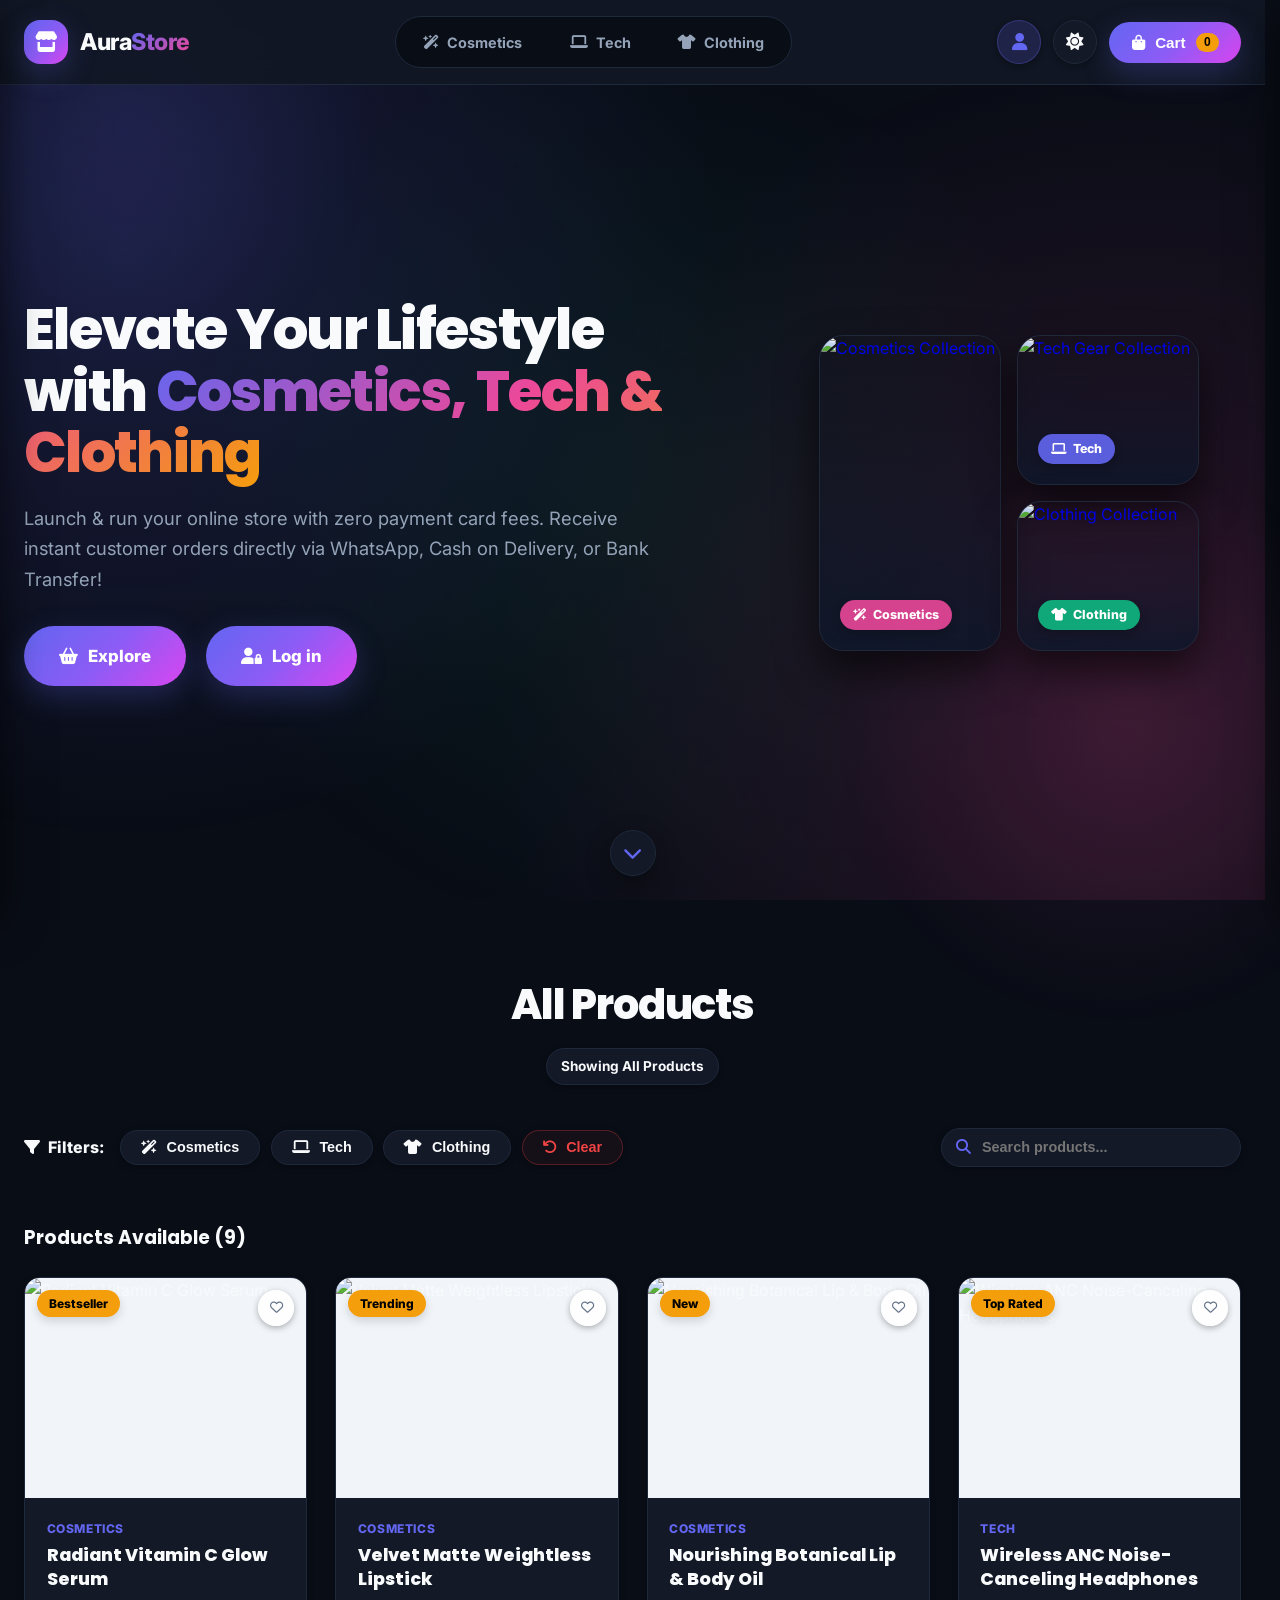
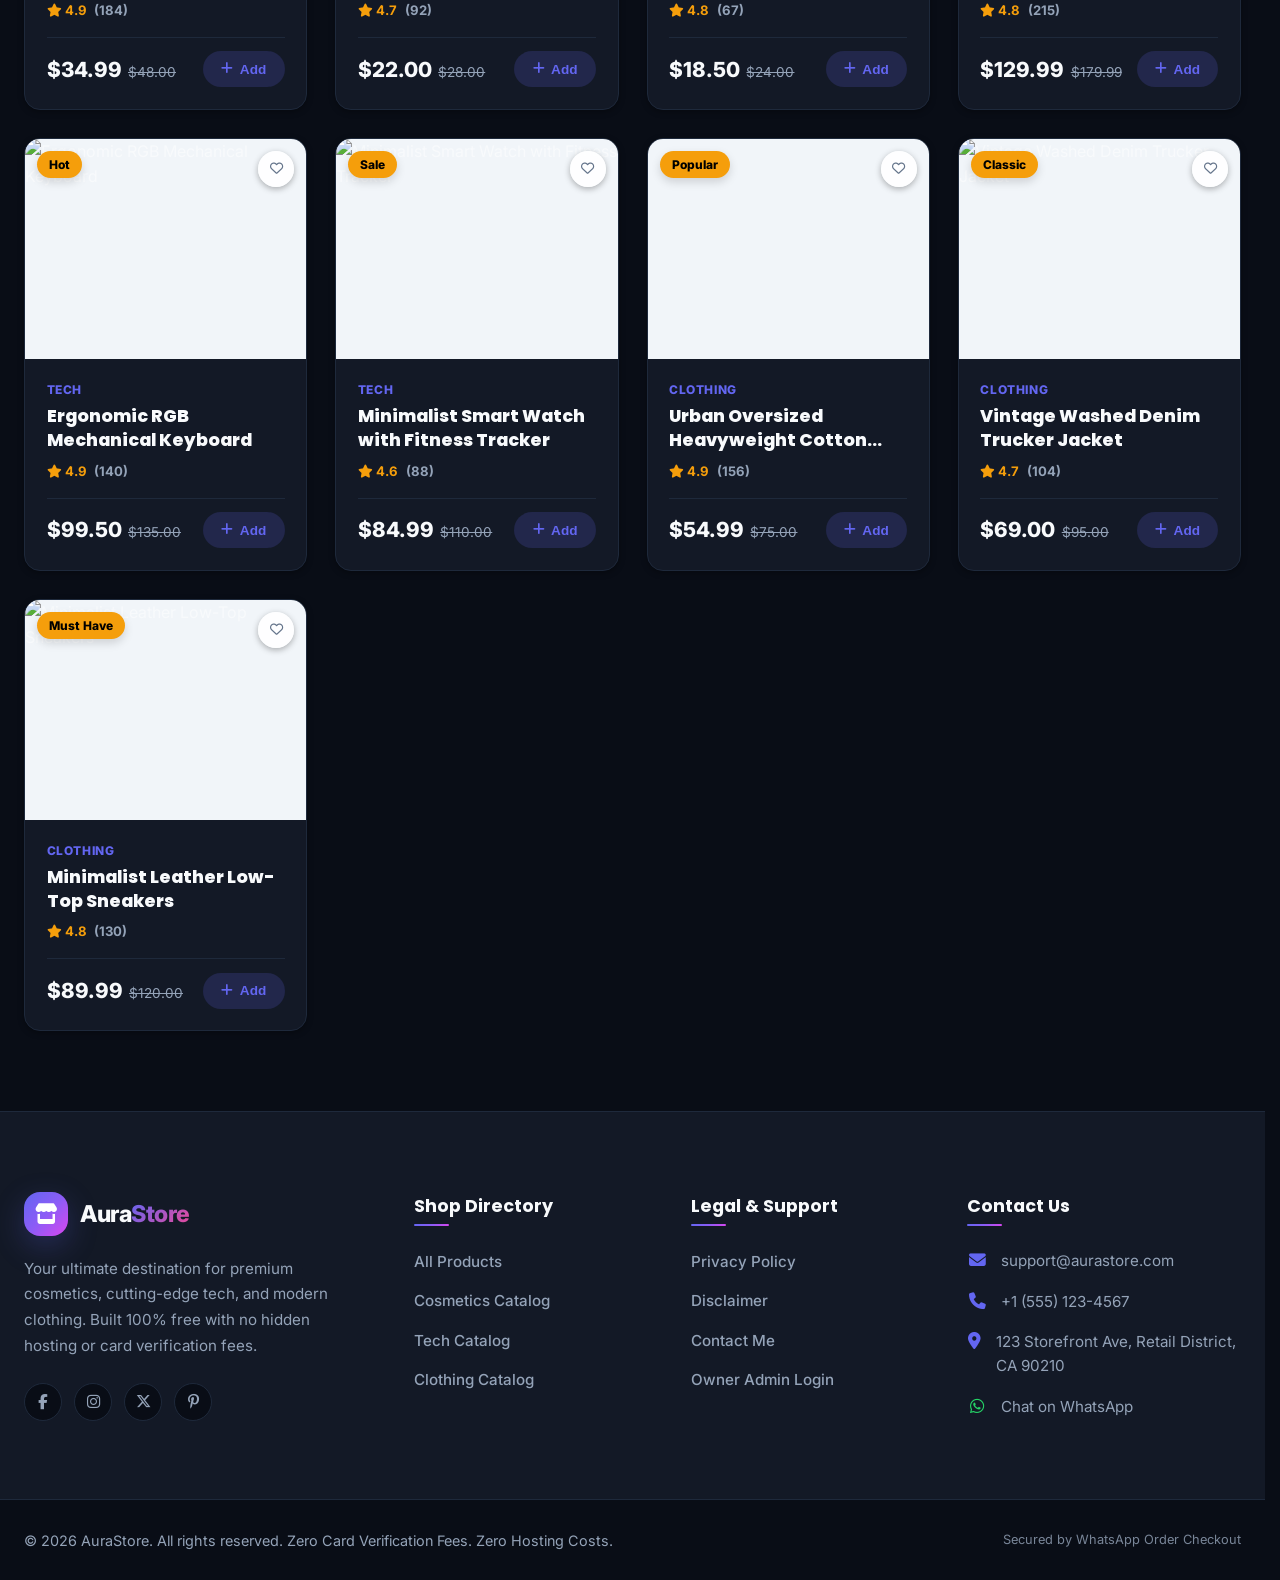
==== admin.html @ 47e019f2 "fixed ui" ====
<!DOCTYPE html>
<html lang="en">
<head>
  <script>document.documentElement.setAttribute('data-theme', localStorage.getItem('aura_theme') || 'dark');</script>
  <meta charset="UTF-8">
  <meta name="viewport" content="width=device-width, initial-scale=1.0">
  <title>Store Admin Dashboard - AuraStore</title>
  <meta name="description" content="Dedicated Store Owner Admin Dashboard to add products, edit catalog, and manage WhatsApp order settings.">
  
  <!-- Google Fonts & Font Awesome Icons -->
  <link rel="preconnect" href="https://fonts.googleapis.com">
  <link rel="preconnect" href="https://fonts.gstatic.com" crossorigin>
  <link href="https://fonts.googleapis.com/css2?family=Inter:wght@300;400;500;600;700;800&family=Poppins:wght@400;500;600;700;800;900&display=swap" rel="stylesheet">
  <link rel="stylesheet" href="https://cdnjs.cloudflare.com/ajax/libs/font-awesome/6.4.0/css/all.min.css">
  
  <!-- Custom Styles -->
  <link rel="stylesheet" href="styles.css">
  <style>
    /* Dedicated Admin Specific Layout Styles */
    .admin-page-body {
      background-color: var(--bg-main);
      min-height: 100vh;
      display: flex;
      flex-direction: column;
    }

    .admin-navbar {
      background: var(--bg-card);
      border-bottom: 1px solid var(--border-color);
      padding: 1rem 0;
      position: sticky;
      top: 0;
      z-index: 100;
    }

    .admin-nav-container {
      display: flex;
      align-items: center;
      justify-content: space-between;
    }

    .admin-badge {
      background: var(--primary-light);
      color: var(--primary);
      font-weight: 800;
      font-size: 0.8rem;
      padding: 0.25rem 0.75rem;
      border-radius: var(--radius-full);
      text-transform: uppercase;
      letter-spacing: 0.05em;
    }

    .admin-main-container {
      width: 100%;
      padding-top: 2.5rem;
      padding-bottom: 5rem;
      flex: 1;
    }

    .hidden { display: none !important; }

    /* Upload Zone */
    .upload-zone {
      border: 2px dashed var(--primary);
      border-radius: 16px;
      padding: 2rem 1.5rem;
      text-align: center;
      cursor: pointer;
      transition: all 0.2s;
      background: var(--primary-light);
    }
    .upload-zone:hover {
      background: rgba(99,102,241,0.12);
      border-color: var(--primary-hover);
      transform: translateY(-1px);
    }
    .upload-zone-icon {
      font-size: 2.2rem;
      color: var(--primary);
      margin-bottom: 0.5rem;
      display: block;
    }
    .upload-zone-title {
      font-weight: 700;
      font-size: 1rem;
      color: var(--text-main);
      margin: 0 0 0.25rem;
    }
    .upload-zone-sub {
      font-size: 0.8rem;
      color: var(--text-muted);
      margin: 0;
    }
    .preview-thumb {
      width: 80px;
      height: 80px;
      object-fit: cover;
      border-radius: 10px;
      border: 2px solid var(--primary);
      box-shadow: 0 2px 8px rgba(99,102,241,0.15);
    }

    .admin-panel {
      width: 100%;
    }

    .form-grid {
      display: grid;
      grid-template-columns: 1fr 1fr;
      gap: 1.25rem;
    }
    .form-grid .full-width {
      grid-column: 1 / -1;
    }

    /* Single Unified Dashboard Outer Grid Container */
    .dashboard-wrapper-card {
      background: var(--bg-card);
      border: 1px solid var(--border-color);
      border-radius: var(--radius-lg);
      box-shadow: var(--shadow-lg);
      display: grid;
      grid-template-columns: 260px minmax(0, 1fr);
      width: 100%;
      min-height: 650px;
      overflow: hidden;
    }

    .dashboard-sidebar {
      background: var(--bg-main);
      border-right: 1px solid var(--border-color);
      padding: 1.75rem 1rem;
      display: flex;
      flex-direction: column;
      gap: 0.5rem;
    }

    .form-group {
      margin-bottom: 1.25rem;
      display: flex;
      flex-direction: column;
      gap: 0.4rem;
    }

    .form-group label {
      font-weight: 700;
      font-size: 0.9rem;
      color: var(--text-main);
    }

    .form-group input, 
    .form-group select, 
    .form-group textarea {
      width: 100%;
      max-width: 520px;
      padding: 0.75rem 1rem;
      border-radius: var(--radius-md);
      border: 1px solid var(--border-color);
      background-color: var(--bg-main);
      color: var(--text-main);
      font-size: 0.95rem;
      outline: none;
      transition: var(--transition);
    }

    .form-group input:focus,
    .form-group select:focus,
    .form-group textarea:focus {
      border-color: var(--primary);
      box-shadow: 0 0 0 3px var(--primary-light);
    }

    .admin-menu-item {
      display: flex;
      align-items: center;
      gap: 0.75rem;
      width: 100%;
      padding: 0.85rem 1rem;
      border-radius: var(--radius-md);
      border: none;
      background: none;
      color: var(--text-muted);
      font-weight: 700;
      font-size: 0.95rem;
      cursor: pointer;
      text-align: left;
      transition: var(--transition);
    }

    .admin-menu-item:hover {
      background: var(--primary-light);
      color: var(--primary);
    }

    .admin-menu-item.active {
      background: var(--primary-gradient);
      color: white;
      box-shadow: var(--shadow-glow);
    }

    .dashboard-main-content {
      padding: 2.2rem;
      background: var(--bg-card);
    }

    .admin-card-header {
      margin-bottom: 1.8rem;
      padding-bottom: 1rem;
      border-bottom: 1px solid var(--border-color);
      display: flex;
      justify-content: space-between;
      align-items: center;
    }

    .admin-card-header h2 {
      font-size: 1.4rem;
      font-weight: 800;
      display: flex;
      align-items: center;
      gap: 0.6rem;
    }

    .stats-row {
      display: grid;
      grid-template-columns: repeat(3, 1fr);
      gap: 1.25rem;
      margin-bottom: 2rem;
    }

    .stat-card {
      background: var(--bg-main);
      border: 1px solid var(--border-color);
      border-radius: var(--radius-md);
      padding: 1.25rem;
      display: flex;
      align-items: center;
      gap: 1rem;
    }

    .stat-card-icon {
      width: 48px;
      height: 48px;
      border-radius: var(--radius-md);
      background: var(--primary-light);
      color: var(--primary);
      display: flex;
      align-items: center;
      justify-content: center;
      font-size: 1.3rem;
    }

    .stat-card-val {
      font-size: 1.4rem;
      font-weight: 800;
    }

    .stat-card-label {
      font-size: 0.8rem;
      color: var(--text-muted);
    }

    /* Product Management Table */
    .admin-table {
      width: 100%;
      border-collapse: collapse;
      margin-top: 1rem;
    }

    .admin-table th, .admin-table td {
      padding: 1rem;
      text-align: left;
      border-bottom: 1px solid var(--border-color);
    }

    .admin-table th {
      background: var(--bg-main);
      font-weight: 800;
      font-size: 0.85rem;
      color: var(--text-muted);
      text-transform: uppercase;
    }

    .admin-table-img {
      width: 48px;
      height: 48px;
      border-radius: var(--radius-sm);
      object-fit: cover;
    }

    .tag-category {
      background: var(--primary-light);
      color: var(--primary);
      font-weight: 700;
      font-size: 0.75rem;
      padding: 0.2rem 0.6rem;
      border-radius: var(--radius-full);
      text-transform: capitalize;
    }

    @media (max-width: 900px) {
      .dashboard-wrapper-card {
        grid-template-columns: 1fr;
        min-height: auto;
      }
      .dashboard-sidebar {
        border-right: none;
        border-bottom: 1px solid var(--border-color);
        flex-direction: row;
        flex-wrap: wrap;
        padding: 1rem;
        gap: 0.5rem;
      }
      .admin-menu-item {
        flex: 1 1 auto;
        justify-content: center;
      }
      .stats-row {
        grid-template-columns: 1fr;
      }
    }

    @media (max-width: 768px) {
      .admin-nav-container {
        flex-direction: column;
        gap: 0.85rem;
        align-items: center;
      }
      .admin-navbar .brand-logo {
        display: none !important;
      }
      .admin-main-container {
        padding-top: 1.5rem;
      }
      .admin-table {
        min-width: 680px;
      }
      .dashboard-main-content {
        padding: 1.25rem;
      }
      .form-grid {
        grid-template-columns: 1fr;
      }
    }
  </style>
</head>
<body class="admin-page-body">

  <!-- Admin Navbar -->
  <header class="admin-navbar">
    <div class="container admin-nav-container">
      <div style="display:flex; align-items:center; gap:1rem;">
        <a href="index.html" class="brand-logo">
          <div class="logo-icon"><i class="fa-solid fa-store"></i></div>
          <span class="logo-text" id="admin-store-name">Aura<span>Store</span></span>
        </a>
        <span class="admin-badge"><i class="fa-solid fa-shield-halved"></i> Owner Dashboard</span>
      </div>

      <div style="display:flex; align-items:center; gap:1rem;">
        <button id="admin-theme-toggle" class="icon-btn" title="Toggle Dark/Light Mode">
          <i class="fa-solid fa-moon"></i>
        </button>
        <a href="index.html" class="btn btn-secondary"><i class="fa-solid fa-arrow-left"></i> Back to Storefront</a>
        <button id="admin-logout-btn" class="btn btn-primary" style="background:#ef4444; border:none;"><i class="fa-solid fa-right-from-bracket"></i> Logout</button>
      </div>
    </div>
  </header>

  <!-- Admin Main Dashboard Content -->
  <main class="container admin-main-container">
    
    <!-- Single Unified Dashboard Outer Card Container -->
    <div class="dashboard-wrapper-card">
      
      <!-- Sidebar Navigation (Left Pane) -->
      <aside class="dashboard-sidebar">
        <button class="admin-menu-item active" data-target="panel-overview">
          <i class="fa-solid fa-chart-pie"></i> Overview
        </button>
        <button class="admin-menu-item" data-target="panel-add-product">
          <i class="fa-solid fa-square-plus"></i> Add New Product
        </button>
        <button class="admin-menu-item" data-target="panel-manage-products">
          <i class="fa-solid fa-boxes-stacked"></i> Manage Products
        </button>
        <button class="admin-menu-item" data-target="panel-settings">
          <i class="fa-solid fa-sliders"></i> Store Settings
        </button>
        <button class="admin-menu-item" data-target="panel-footer-settings">
          <i class="fa-solid fa-window-maximize"></i> Footer Settings
        </button>
      </aside>

      <!-- Main Content Area (Right Pane) -->
      <section class="dashboard-main-content">
      
      <!-- TAB 1: OVERVIEW -->
      <div class="admin-panel active" id="panel-overview">
        <div class="admin-card-header">
          <h2><i class="fa-solid fa-chart-pie"></i> Store Dashboard Overview</h2>
          <button class="btn btn-primary" onclick="switchTab('panel-add-product')">
            <i class="fa-solid fa-plus"></i> Add New Product
          </button>
        </div>

        <div class="stats-row">
          <div class="stat-card">
            <div class="stat-card-icon"><i class="fa-solid fa-boxes-stacked"></i></div>
            <div>
              <div class="stat-card-val" id="stat-total-products">0</div>
              <div class="stat-card-label">Total Active Products</div>
            </div>
          </div>

          <div class="stat-card">
            <div class="stat-card-icon" style="background:rgba(37,211,102,0.15); color:var(--whatsapp);"><i class="fa-brands fa-whatsapp"></i></div>
            <div>
              <div class="stat-card-val" id="stat-whatsapp-num">Not Set</div>
              <div class="stat-card-label">WhatsApp Order Phone</div>
            </div>
          </div>

          <div class="stat-card">
            <div class="stat-card-icon" style="background:rgba(245,158,11,0.15); color:var(--accent);"><i class="fa-solid fa-tags"></i></div>
            <div>
              <div class="stat-card-val">3</div>
              <div class="stat-card-label">Cosmetics, Tech, Clothing</div>
            </div>
          </div>
        </div>

        <h3>Recent Products</h3>
        <div class="table-responsive" style="overflow-x:auto;">
          <table class="admin-table">
            <thead>
              <tr>
                <th>Image</th>
                <th>Title</th>
                <th>Category</th>
                <th>Price</th>
                <th>Action</th>
              </tr>
            </thead>
            <tbody id="overview-recent-products">
              <!-- Injected via JS -->
            </tbody>
          </table>
        </div>
      </div>

      <!-- TAB 2: ADD PRODUCT -->
      <div class="admin-panel hidden" id="panel-add-product">
        <div class="admin-card-header">
          <h2><i class="fa-solid fa-square-plus" id="add-panel-icon"></i> <span id="add-panel-title">Add New Product to Store</span></h2>
        </div>

        <form id="admin-add-product-form">
          <div class="form-grid">
            <div class="form-group">
              <label for="prod-title">Product Title *</label>
              <input type="text" id="prod-title" required placeholder="e.g. Glowing Vitamin C Face Serum">
            </div>

            <div class="form-group">
              <label for="prod-category">Category *</label>
              <select id="prod-category" required class="form-select">
                <option value="cosmetics">💄 Cosmetics</option>
                <option value="tech">💻 Tech</option>
                <option value="clothing">👕 Clothing</option>
              </select>
            </div>

            <div class="form-group">
              <label for="prod-price">Sale Price ($) *</label>
              <input type="number" id="prod-price" min="0.01" step="0.01" required placeholder="39.99">
            </div>

            <div class="form-group">
              <label for="prod-old-price">Original Price ($) (Optional for Discount)</label>
              <input type="number" id="prod-old-price" min="0.01" step="0.01" placeholder="59.99">
            </div>

            <div class="form-group full-width">
              <label>Product Images</label>
              <div class="upload-zone" id="upload-zone" onclick="document.getElementById('prod-images').click()">
                <div class="upload-zone-inner">
                  <i class="fa-solid fa-cloud-arrow-up upload-zone-icon"></i>
                  <p class="upload-zone-title">Click to upload images</p>
                  <p class="upload-zone-sub">PNG, JPG, WEBP — up to 5MB each · Multiple allowed</p>
                </div>
                <input type="file" id="prod-images" accept="image/*" multiple style="display:none;">
              </div>
              <div id="prod-images-preview" style="display:flex;gap:0.6rem;flex-wrap:wrap;margin-top:0.75rem;"></div>
            </div>

            <div class="form-group full-width">
              <label for="prod-desc">Product Description *</label>
              <textarea id="prod-desc" rows="4" required placeholder="Detail the key benefits, features, materials, or ingredients..."></textarea>
            </div>
          </div>

          <div style="display:flex; gap:0.5rem; align-items:center;">
            <button type="submit" class="btn btn-primary" id="btn-publish-product" style="margin-top:1rem;">
              <i class="fa-solid fa-floppy-disk" id="publish-icon"></i> <span id="publish-text">Publish Product to Store</span>
            </button>
            <button type="button" class="btn btn-secondary hidden" id="btn-cancel-edit" onclick="cancelEditProduct()" style="margin-top:1rem; background:rgba(239,68,68,0.1); color:#ef4444; border:none;">
              Cancel Edit
            </button>
          </div>
        </form>
      </div>

      <!-- TAB 3: MANAGE PRODUCTS -->
      <div class="admin-panel hidden" id="panel-manage-products">
        <div class="admin-card-header">
          <h2><i class="fa-solid fa-boxes-stacked"></i> Manage Inventory (<span id="manage-count">0</span>)</h2>
        </div>

        <div class="table-responsive" style="overflow-x:auto;">
          <table class="admin-table">
            <thead>
              <tr>
                <th>Image</th>
                <th>Title</th>
                <th>Category</th>
                <th>Price</th>
                <th>Rating</th>
                <th>Actions</th>
              </tr>
            </thead>
            <tbody id="admin-manage-tbody">
              <!-- Injected via JS -->
            </tbody>
          </table>
        </div>
      </div>

      <!-- TAB 4: STORE SETTINGS -->
      <div class="admin-panel hidden" id="panel-settings">
        <div class="admin-card-header">
          <h2><i class="fa-solid fa-sliders"></i> Store Configuration</h2>
        </div>

        <form id="admin-settings-form">
          <div class="form-group">
            <label for="setting-whatsapp">WhatsApp Phone Number (with Country Code) *</label>
            <input type="text" id="setting-whatsapp" required placeholder="e.g. 15551234567">
            <small style="color:var(--text-muted);">Customer orders will be automatically sent to this WhatsApp number without any platform fee.</small>
          </div>

          <div class="form-group">
            <label for="setting-store-name">Store Name</label>
            <input type="text" id="setting-store-name" required value="AuraStore">
          </div>

          <div class="form-group">
            <label for="setting-currency">Currency Symbol</label>
            <input type="text" id="setting-currency" required value="$">
          </div>
          <div class="form-group">
            <label for="setting-google-sheet-url">Google Sheet API URL (Web App URL) *</label>
            <input type="url" id="setting-google-sheet-url" required placeholder="https://script.google.com/.../exec">
          </div>
          <div class="form-group">
            <label for="setting-admin-email">Admin Notification Email *</label>
            <input type="email" id="setting-admin-email" required placeholder="admin@example.com">
          </div>


          <div class="form-group">
            <label for="setting-admin-pin">Admin Security PIN *</label>
            <input type="text" id="setting-admin-pin" required placeholder="Default: 1234">
            <small style="color:var(--text-muted);">Set a private PIN to protect your Store Dashboard from public access.</small>
          </div>

          <button type="submit" class="btn btn-primary" style="margin-top:1rem;">
            <i class="fa-solid fa-save"></i> Save Settings
          </button>
        </form>
      </div>

      <!-- TAB 5: FOOTER SETTINGS -->
      <div class="admin-panel hidden" id="panel-footer-settings">
        <div class="admin-card-header">
          <h2><i class="fa-solid fa-window-maximize"></i> Footer Configuration</h2>
        </div>

        <form id="admin-footer-settings-form">
          <div class="form-group">
            <label for="setting-footer-desc">Footer Description</label>
            <textarea id="setting-footer-desc" rows="3" required placeholder="Short bio of your store..."></textarea>
          </div>

          <div class="form-group">
            <label for="setting-footer-email">Support Email Address</label>
            <input type="email" id="setting-footer-email" required placeholder="support@yourstore.com">
          </div>

          <div class="form-group">
            <label for="setting-footer-phone">Support Phone Number</label>
            <input type="text" id="setting-footer-phone" required placeholder="+1 (555) 123-4567">
          </div>

          <div class="form-group">
            <label for="setting-footer-address">Physical Address</label>
            <input type="text" id="setting-footer-address" required placeholder="123 Storefront Ave, CA 90210">
          </div>

          <div class="form-group">
            <label for="setting-footer-fb">Facebook URL</label>
            <input type="text" id="setting-footer-fb" placeholder="https://facebook.com/yourpage">
          </div>

          <div class="form-group">
            <label for="setting-footer-ig">Instagram URL</label>
            <input type="text" id="setting-footer-ig" placeholder="https://instagram.com/yourpage">
          </div>

          <div class="form-group">
            <label for="setting-footer-tw">Twitter/X URL</label>
            <input type="text" id="setting-footer-tw" placeholder="https://twitter.com/yourpage">
          </div>

          <div class="form-group">
            <label for="setting-footer-pin">Pinterest URL</label>
            <input type="text" id="setting-footer-pin" placeholder="https://pinterest.com/yourpage">
          </div>

          <div class="form-group">
            <label for="setting-footer-copy">Footer Copyright Text</label>
            <input type="text" id="setting-footer-copy" required placeholder="&copy; 2026 AuraStore. All rights reserved.">
          </div>

          <button type="submit" class="btn btn-primary" style="margin-top:1rem;">
            <i class="fa-solid fa-save"></i> Save Footer Settings
          </button>
        </form>
      </div>

    </section>
    </div> <!-- End .dashboard-wrapper-card -->

  </main>

  <!-- Toast Container -->
  <div class="toast-container" id="toast-container"></div>

  <script src="admin.js"></script>
</body>
</html>
---- styles.css ----
/* Ultra-Premium E-Commerce Design System */
/* Utility */
.hidden { display: none !important; }
:root {
  --primary: #6366f1;
  --primary-gradient: linear-gradient(135deg, #6366f1 0%, #8b5cf6 50%, #d946ef 100%);
  --primary-hover: #4f46e5;
  --primary-light: rgba(99, 102, 241, 0.1);
  --primary-glow: rgba(99, 102, 241, 0.25);
  
  --secondary: #10b981;
  --secondary-gradient: linear-gradient(135deg, #10b981 0%, #059669 100%);
  
  --accent: #f59e0b;
  --accent-pink: #ec4899;
  --whatsapp: #25d366;
  --whatsapp-hover: #1da851;
  
  --bg-main: #f8fafc;
  --bg-card: #ffffff;
  --bg-nav: rgba(255, 255, 255, 0.82);
  --text-main: #0f172a;
  --text-muted: #64748b;
  --text-inverse: #ffffff;
  
  --border-color: #e2e8f0;
  --border-focus: #818cf8;
  --shadow-sm: 0 2px 6px rgba(0,0,0,0.04);
  --shadow-md: 0 6px 20px rgba(0,0,0,0.06);
  --shadow-lg: 0 16px 36px -6px rgba(0,0,0,0.12);
  --shadow-glow: 0 10px 30px rgba(99, 102, 241, 0.25);
  
  --radius-sm: 10px;
  --radius-md: 16px;
  --radius-lg: 24px;
  --radius-full: 9999px;

  --transition: all 0.3s cubic-bezier(0.16, 1, 0.3, 1);
}

[data-theme="dark"] {
  --bg-main: #090d16;
  --bg-card: #131926;
  --bg-nav: rgba(19, 25, 38, 0.82);
  --text-main: #f8fafc;
  --text-muted: #94a3b8;
  --border-color: #1e293b;
  --primary-light: rgba(99, 102, 241, 0.18);
  --shadow-sm: 0 2px 6px rgba(0,0,0,0.3);
  --shadow-md: 0 8px 24px rgba(0,0,0,0.4);
  --shadow-lg: 0 20px 40px rgba(0,0,0,0.6);
}

/* Reset & Global Typography */
*, *::before, *::after {
  box-sizing: border-box;
  margin: 0;
  padding: 0;
}

html {
  scroll-behavior: smooth;
  font-family: 'Inter', -apple-system, BlinkMacSystemFont, sans-serif;
  scrollbar-gutter: stable;
}

body {
  background-color: var(--bg-main);
  color: var(--text-main);
  line-height: 1.6;
  font-family: 'Inter', -apple-system, BlinkMacSystemFont, sans-serif;
  transition: background-color 0.3s ease, color 0.3s ease;
  overflow-x: hidden;
}

h1, h2, h3, h4, h5, h6 {
  font-family: 'Poppins', sans-serif;
}

.container {
  width: 100%;
  max-width: 1280px;
  margin: 0 auto;
  padding: 0 1.5rem;
}

/* Ambient Glow Background Orbs */
body::before {
  content: '';
  position: fixed;
  top: -10vw;
  left: -10vw;
  width: 40vw;
  height: 40vw;
  background: radial-gradient(circle, rgba(99, 102, 241, 0.12) 0%, transparent 70%);
  border-radius: 50%;
  pointer-events: none;
  z-index: 0;
}

body::after {
  content: '';
  position: fixed;
  bottom: -10vw;
  right: -10vw;
  width: 45vw;
  height: 45vw;
  background: radial-gradient(circle, rgba(236, 72, 153, 0.1) 0%, transparent 70%);
  border-radius: 50%;
  pointer-events: none;
  z-index: 0;
}

/* Announcement Bar */
.announcement-bar {
  background: var(--primary-gradient);
  color: #ffffff;
  font-size: 0.85rem;
  font-weight: 700;
  padding: 0.6rem 0;
  box-shadow: 0 4px 12px rgba(99, 102, 241, 0.2);
  position: relative;
  z-index: 101;
}

.announcement-content {
  display: flex;
  justify-content: space-between;
  align-items: center;
}

.badge-link {
  background: rgba(255, 255, 255, 0.22);
  color: #fff;
  border: 1px solid rgba(255, 255, 255, 0.3);
  padding: 0.25rem 0.85rem;
  border-radius: var(--radius-full);
  font-size: 0.8rem;
  font-weight: 700;
  text-decoration: none;
  display: inline-flex;
  align-items: center;
  gap: 0.4rem;
  transition: var(--transition);
}

.badge-link:hover {
  background: rgba(255, 255, 255, 0.4);
  transform: translateY(-1px);
}

/* Navbar */
.navbar {
  position: sticky;
  top: 0;
  z-index: 100;
  background: var(--bg-nav);
  backdrop-filter: blur(16px);
  -webkit-backdrop-filter: blur(16px);
  border-bottom: 1px solid var(--border-color);
  padding: 1rem 0;
  transition: var(--transition);
}

.nav-container {
  display: flex;
  align-items: center;
  justify-content: space-between;
  gap: 1.5rem;
}

.mobile-menu-btn {
  display: none;
  background: none;
  border: none;
  font-size: 1.4rem;
  color: var(--text-main);
  cursor: pointer;
}

.brand-logo {
  display: flex;
  align-items: center;
  gap: 0.75rem;
  text-decoration: none;
  color: var(--text-main);
  font-weight: 800;
  font-size: 1.45rem;
  letter-spacing: -0.02em;
}

.logo-icon {
  width: 44px;
  height: 44px;
  background: var(--primary-gradient);
  color: white;
  border-radius: var(--radius-md);
  display: flex;
  align-items: center;
  justify-content: center;
  font-size: 1.25rem;
  box-shadow: var(--shadow-glow);
}

.logo-text span {
  background: linear-gradient(135deg, var(--primary), var(--accent-pink));
  -webkit-background-clip: text;
  -webkit-text-fill-color: transparent;
}

/* Navbar Category Links ONLY */
.nav-categories {
  display: flex;
  align-items: center;
  gap: 0.75rem;
  background: var(--bg-main);
  padding: 0.35rem 0.6rem;
  border-radius: var(--radius-full);
  border: 1px solid var(--border-color);
}

.nav-cat-link {
  text-decoration: none;
  color: var(--text-muted);
  font-weight: 700;
  font-size: 0.9rem;
  padding: 0.5rem 1.1rem;
  border-radius: var(--radius-full);
  transition: var(--transition);
  display: flex;
  align-items: center;
  gap: 0.5rem;
}

.nav-cat-link:hover, .nav-cat-link.active {
  color: #ffffff;
  background: var(--primary-gradient);
  box-shadow: var(--shadow-glow);
}

/* Nav Actions */
.nav-actions {
  display: flex;
  align-items: center;
  gap: 0.75rem;
}

.icon-btn {
  width: 44px;
  height: 44px;
  border-radius: var(--radius-full);
  border: 1px solid var(--border-color);
  background-color: var(--bg-card);
  color: var(--text-main);
  display: flex;
  align-items: center;
  justify-content: center;
  cursor: pointer;
  position: relative;
  transition: var(--transition);
  font-size: 1.1rem;
  text-decoration: none;
  box-shadow: var(--shadow-sm);
}

.icon-btn:hover {
  border-color: var(--primary);
  color: var(--primary);
  transform: translateY(-2px);
  box-shadow: var(--shadow-md);
}

.account-btn {
  background: var(--primary-light);
  color: var(--primary);
  border-color: rgba(99, 102, 241, 0.3);
}

.cart-trigger-btn {
  display: flex;
  align-items: center;
  gap: 0.65rem;
  background: var(--primary-gradient);
  color: white;
  border: none;
  padding: 0.7rem 1.4rem;
  border-radius: var(--radius-full);
  font-weight: 700;
  font-size: 0.95rem;
  cursor: pointer;
  box-shadow: var(--shadow-glow);
  transition: var(--transition);
}

.cart-trigger-btn:hover {
  transform: translateY(-3px);
  box-shadow: 0 12px 28px rgba(99, 102, 241, 0.4);
}

.cart-badge, .cart-count {
  background-color: var(--accent);
  color: #000;
  font-size: 0.75rem;
  font-weight: 800;
  padding: 0.15rem 0.5rem;
  border-radius: var(--radius-full);
}

/* Mobile Drawer */
.mobile-drawer-overlay {
  position: fixed;
  inset: 0;
  background: rgba(0, 0, 0, 0.6);
  backdrop-filter: blur(6px);
  z-index: 250;
}

.mobile-drawer {
  position: fixed;
  top: 0;
  left: 0;
  width: 290px;
  height: 100vh;
  background: var(--bg-card);
  z-index: 251;
  padding: 1.75rem;
  display: flex;
  flex-direction: column;
  box-shadow: var(--shadow-lg);
  transition: transform 0.3s cubic-bezier(0.16, 1, 0.3, 1);
}

.mobile-drawer.hidden {
  transform: translateX(-100%);
  display: flex !important;
}

.mobile-drawer-header {
  display: flex;
  justify-content: space-between;
  align-items: center;
  margin-bottom: 2rem;
}

.mobile-cat-list {
  display: flex;
  flex-direction: column;
  gap: 0.6rem;
}

.mobile-cat-btn {
  padding: 0.85rem 1.1rem;
  border-radius: var(--radius-md);
  border: 1px solid var(--border-color);
  background: var(--bg-main);
  color: var(--text-main);
  font-weight: 700;
  font-size: 0.95rem;
  display: flex;
  align-items: center;
  gap: 0.8rem;
  cursor: pointer;
  text-align: left;
  transition: var(--transition);
}

.mobile-cat-btn.active {
  background: var(--primary-gradient);
  color: white;
  border-color: transparent;
  box-shadow: var(--shadow-glow);
}

/* Full Screen 100vh Hero Section */
.hero-section {
  min-height: calc(100vh - 85px);
  display: flex;
  align-items: center;
  position: relative;
  padding: 3.5rem 0;
  background: 
    radial-gradient(circle at 10% 20%, rgba(99, 102, 241, 0.18) 0%, transparent 45%),
    radial-gradient(circle at 90% 75%, rgba(236, 72, 153, 0.15) 0%, transparent 50%),
    radial-gradient(circle at 50% 50%, rgba(16, 185, 129, 0.08) 0%, transparent 60%);
  overflow: hidden;
}

.hero-container {
  display: grid;
  grid-template-columns: 1.2fr 0.8fr;
  gap: 3.5rem;
  align-items: center;
  width: 100%;
  z-index: 2;
}

.hero-tag-wrapper {
  display: flex;
  align-items: center;
  gap: 0.75rem;
  flex-wrap: wrap;
  margin-bottom: 1.2rem;
}

.hero-tag {
  display: inline-flex;
  align-items: center;
  gap: 0.4rem;
  background: linear-gradient(135deg, rgba(99, 102, 241, 0.15), rgba(139, 92, 246, 0.15));
  color: var(--primary);
  border: 1px solid rgba(99, 102, 241, 0.3);
  font-weight: 800;
  font-size: 0.85rem;
  padding: 0.4rem 1rem;
  border-radius: var(--radius-full);
}

.hero-subtag {
  display: inline-flex;
  align-items: center;
  gap: 0.4rem;
  background: rgba(16, 185, 129, 0.12);
  color: var(--secondary);
  border: 1px solid rgba(16, 185, 129, 0.3);
  font-weight: 800;
  font-size: 0.85rem;
  padding: 0.4rem 1rem;
  border-radius: var(--radius-full);
}

.hero-text h1 {
  font-size: 3.5rem;
  line-height: 1.1;
  font-weight:800;
  margin-bottom: 1.2rem;
  letter-spacing: -0.03em;
}

.hero-text h1 span {
  background: linear-gradient(135deg, #6366f1 0%, #ec4899 50%, #f59e0b 100%);
  -webkit-background-clip: text;
  -webkit-text-fill-color: transparent;
}

.hero-text p {
  font-size: 1.15rem;
  color: var(--text-muted);
  margin-bottom: 2rem;
  max-width: 92%;
  line-height: 1.65;
}

.hero-buttons {
  display: flex;
  align-items: center;
  gap: 1.25rem;
  flex-wrap: wrap;
}

/* Hero Category Pills */
.hero-category-pills {
  display: flex;
  gap: 0.85rem;
  margin-bottom: 2.2rem;
  flex-wrap: wrap;
}

.cat-pill {
  display: inline-flex;
  align-items: center;
  gap: 0.6rem;
  padding: 0.65rem 1.3rem;
  border-radius: var(--radius-full);
  font-weight: 700;
  font-size: 0.92rem;
  text-decoration: none;
  transition: var(--transition);
  border: 1px solid var(--border-color);
  background: var(--bg-card);
  color: var(--text-main);
  box-shadow: var(--shadow-sm);
}

.cosmetics-pill:hover {
  background: #ec4899;
  color: white;
  border-color: #ec4899;
  box-shadow: 0 10px 25px rgba(236, 72, 153, 0.35);
  transform: translateY(-2px);
}

.tech-pill:hover {
  background: #6366f1;
  color: white;
  border-color: #6366f1;
  box-shadow: 0 10px 25px rgba(99, 102, 241, 0.35);
  transform: translateY(-2px);
}

.clothing-pill:hover {
  background: #10b981;
  color: white;
  border-color: #10b981;
  box-shadow: 0 10px 25px rgba(16, 185, 129, 0.35);
  transform: translateY(-2px);
}

.btn {
  display: inline-flex;
  align-items: center;
  gap: 0.6rem;
  padding: 0.85rem 1.75rem;
  border-radius: var(--radius-full);
  font-weight: 800;
  font-size: 0.95rem;
  cursor: pointer;
  transition: var(--transition);
  text-decoration: none;
  border: none;
}

.btn-primary {
  background: var(--primary-gradient);
  color: white;
  box-shadow: var(--shadow-glow);
}

.btn-primary:hover {
  transform: translateY(-3px);
  box-shadow: 0 14px 32px rgba(99, 102, 241, 0.4);
}

.btn-secondary {
  background-color: var(--bg-card);
  color: var(--text-main);
  border: 1px solid var(--border-color);
  box-shadow: var(--shadow-sm);
}

.btn-secondary:hover {
  border-color: var(--primary);
  color: var(--primary);
  transform: translateY(-3px);
  box-shadow: var(--shadow-md);
}

.btn-lg {
  padding: 1.05rem 2.2rem;
  font-size: 1.05rem;
}

/* Hero 3-Category Image Showcase Grid Collage */
.hero-showcase {
  position: relative;
  width: 100%;
}

.hero-image-grid {
  display: grid;
  grid-template-columns: 1fr 1fr;
  grid-template-rows: 150px 150px;
  gap: 1rem;
  position: relative;
  max-width: 380px;
  margin: 0 auto;
}

.hero-img-card {
  position: relative;
  border-radius: var(--radius-lg);
  overflow: hidden;
  box-shadow: var(--shadow-lg);
  border: 1px solid var(--border-color);
  text-decoration: none;
  cursor: pointer;
  transition: var(--transition);
}

.hero-img-card:hover {
  transform: translateY(-8px) scale(1.02);
  box-shadow: 0 20px 40px rgba(0,0,0,0.25);
  border-color: var(--primary);
}

.cosmetics-card {
  grid-row: span 2;
  height: 100%;
}

.tech-card, .clothing-card {
  height: 100%;
}

.hero-card-img {
  width: 100%;
  height: 100%;
  object-fit: cover;
  transition: transform 0.6s ease;
}

.hero-img-card:hover .hero-card-img {
  transform: scale(1.12);
}

.hero-card-overlay {
  position: absolute;
  inset: 0;
  background: linear-gradient(to top, rgba(15, 23, 42, 0.92) 0%, rgba(15, 23, 42, 0.3) 50%, transparent 100%);
  display: flex;
  flex-direction: column;
  justify-content: flex-end;
  padding: 1.25rem;
  color: white;
}

.hero-card-overlay h4 {
  font-size: 1.05rem;
  font-weight: 800;
  margin-top: 0.35rem;
  color: #ffffff;
  text-shadow: 0 2px 4px rgba(0,0,0,0.6);
}

.hero-card-tag {
  display: inline-flex;
  align-items: center;
  gap: 0.4rem;
  padding: 0.3rem 0.8rem;
  border-radius: var(--radius-full);
  font-size: 0.78rem;
  font-weight: 800;
  width: fit-content;
  backdrop-filter: blur(6px);
  box-shadow: 0 4px 10px rgba(0,0,0,0.2);
}

.cosmetics-tag { background: rgba(236, 72, 153, 0.9); color: white; }
.tech-tag { background: rgba(99, 102, 241, 0.9); color: white; }
.clothing-tag { background: rgba(16, 185, 129, 0.9); color: white; }

/* Scroll Down Indicator */
.hero-scroll-down {
  position: absolute;
  bottom: 1.5rem;
  left: 50%;
  transform: translateX(-50%);
  width: 46px;
  height: 46px;
  border-radius: var(--radius-full);
  background: var(--bg-card);
  border: 1px solid var(--border-color);
  color: var(--primary);
  display: flex;
  align-items: center;
  justify-content: center;
  font-size: 1.2rem;
  text-decoration: none;
  box-shadow: var(--shadow-md);
  animation: bounce 2s infinite;
  z-index: 5;
}

@keyframes bounce {
  0%, 20%, 50%, 80%, 100% { transform: translateY(0) translateX(-50%); }
  40% { transform: translateY(-10px) translateX(-50%); }
  60% { transform: translateY(-5px) translateX(-50%); }
}

/* All Products Section & Top Row */
.shop-header-section {
  padding-top: 2.5rem;
  padding-bottom: 1.5rem;
}

.centered-shop-title {
  text-align: center;
  margin-top: 2rem;
  margin-bottom: 2.2rem;
  display: flex;
  flex-direction: column;
  align-items: center;
  gap: 0.6rem;
}

.centered-shop-title h2 {
  font-size: 2.6rem;
  font-weight: 800;
  letter-spacing: -0.03em;
  font-family: 'Poppins', sans-serif;
}

/* Small Search Bar on the Right */
.shop-search-small {
  position: relative;
  width: 300px;
}

.shop-search-small input {
  width: 100%;
  padding: 0.65rem 2.2rem 0.65rem 2.5rem;
  border-radius: var(--radius-full);
  border: 1px solid var(--border-color);
  background-color: var(--bg-card);
  color: var(--text-main);
  font-size: 0.9rem;
  font-weight: 600;
  outline: none;
  box-shadow: var(--shadow-sm);
  transition: var(--transition);
}

.shop-search-small input:focus {
  border-color: var(--primary);
  box-shadow: 0 0 0 3px var(--primary-light);
}

.shop-search-small .search-icon {
  position: absolute;
  left: 0.95rem;
  top: 50%;
  transform: translateY(-50%);
  color: var(--primary);
  font-size: 0.95rem;
}

.shop-search-small .clear-search {
  position: absolute;
  right: 0.8rem;
  top: 50%;
  transform: translateY(-50%);
  background: none;
  border: none;
  color: var(--text-muted);
  font-size: 0.85rem;
  cursor: pointer;
}

/* Clean Unboxed Horizontal Controls Row */
.clean-filter-row {
  display: flex;
  align-items: center;
  justify-content: space-between;
  gap: 1.25rem;
  padding: 0.5rem 0;
  margin-top: 0.25rem;
  flex-wrap: wrap;
}

.filter-left-group {
  display: flex;
  align-items: center;
  gap: 0.85rem;
  flex-wrap: wrap;
}

.filter-h-group {
  display: flex;
  align-items: center;
  gap: 0.75rem;
}

.filter-h-label {
  font-size: 0.85rem;
  font-weight: 800;
  color: var(--text-main);
  white-space: nowrap;
}

.category-buttons {
  display: flex;
  flex-direction: row;
  align-items: center;
  gap: 0.6rem;
}

.price-h-group {
  min-width: 220px;
}

.price-h-group input[type="range"] {
  width: 130px;
}

.form-select-sm {
  padding: 0.55rem 0.9rem;
  border-radius: var(--radius-sm);
  border: 1px solid var(--border-color);
  background-color: var(--bg-card);
  color: var(--text-main);
  outline: none;
  font-weight: 700;
  font-size: 0.85rem;
}

.reset-btn-h {
  background: rgba(239, 68, 68, 0.1);
  color: #ef4444;
  border: none;
  padding: 0.55rem 1.1rem;
  border-radius: var(--radius-full);
  font-size: 0.85rem;
  font-weight: 800;
  cursor: pointer;
  transition: var(--transition);
  display: flex;
  align-items: center;
  gap: 0.4rem;
}

.reset-btn-h:hover {
  background: #ef4444;
  color: white;
}

/* Full-Width Shop Grid (No Sidebar) */
.full-width-shop {
  padding-top: 1.5rem;
  padding-bottom: 5rem;
}

.filter-header {
  display: flex;
  justify-content: space-between;
  align-items: center;
  margin-bottom: 1.5rem;
  padding-bottom: 0.75rem;
  border-bottom: 1px solid var(--border-color);
}

.filter-header h3 {
  font-size: 1.1rem;
  font-weight: 800;
  display: flex;
  align-items: center;
  gap: 0.5rem;
}

.text-btn {
  background: none;
  border: none;
  color: var(--primary);
  font-weight: 700;
  font-size: 0.85rem;
  cursor: pointer;
}

.filter-group {
  margin-bottom: 1.5rem;
}

.filter-title {
  display: block;
  font-weight: 800;
  font-size: 0.9rem;
  margin-bottom: 0.75rem;
  color: var(--text-main);
}

.filter-left-group {
  display: flex;
  align-items: center;
  gap: 1rem;
}

.filter-heading-label {
  font-size: 1rem;
  font-weight: 800;
  color: var(--text-main);
  display: flex;
  align-items: center;
  gap: 0.5rem;
  white-space: nowrap;
}

.category-buttons {
  display: flex;
  flex-direction: row !important;
  align-items: center;
  gap: 0.65rem;
  flex-wrap: wrap;
}

.cat-btn {
  display: inline-flex;
  align-items: center;
  gap: 0.6rem;
  padding: 0.55rem 1.25rem;
  border-radius: var(--radius-full) !important;
  border: 1px solid var(--border-color);
  background: var(--bg-card);
  color: var(--text-main);
  font-weight: 700;
  font-size: 0.9rem;
  cursor: pointer;
  transition: var(--transition);
  box-shadow: var(--shadow-sm);
  white-space: nowrap;
}

.cat-btn:hover {
  border-color: var(--primary);
  color: var(--primary);
  transform: translateY(-2px);
}

.cat-btn.active {
  background: var(--primary-gradient) !important;
  color: #ffffff !important;
  border-color: transparent !important;
  box-shadow: var(--shadow-glow);
}

.reset-filters-pill {
  border-color: rgba(239, 68, 68, 0.3) !important;
  color: #ef4444 !important;
  background: rgba(239, 68, 68, 0.05) !important;
}

.reset-filters-pill:hover {
  background: #ef4444 !important;
  color: #ffffff !important;
  border-color: transparent !important;
  box-shadow: 0 4px 12px rgba(239, 68, 68, 0.2);
}

input[type="range"] {
  width: 100%;
  accent-color: var(--primary);
}

.price-labels {
  display: flex;
  justify-content: space-between;
  font-size: 0.8rem;
  font-weight: 700;
  color: var(--text-muted);
  margin-top: 0.4rem;
}

.form-select {
  width: 100%;
  padding: 0.75rem;
  border-radius: var(--radius-sm);
  border: 1px solid var(--border-color);
  background-color: var(--bg-card);
  color: var(--text-main);
  outline: none;
  font-weight: 600;
}

.info-card {
  margin-top: 1.5rem;
  background: rgba(99, 102, 241, 0.08);
  border: 1px dashed var(--primary);
  border-radius: var(--radius-md);
  padding: 1.3rem;
}

.info-card h4 {
  color: var(--primary);
  font-size: 0.95rem;
  font-weight: 800;
  margin-bottom: 0.4rem;
}

.info-card p {
  font-size: 0.85rem;
  color: var(--text-muted);
}

/* Products Section */
.products-header {
  display: flex;
  justify-content: space-between;
  align-items: center;
  margin-bottom: 1.75rem;
}

.products-header h2 {
  font-size: 1.6rem;
  font-weight: 800;
  letter-spacing: -0.02em;
}

.active-category-tag {
  font-size: 0.85rem;
  font-weight: 700;
  background: var(--bg-card);
  padding: 0.4rem 0.9rem;
  border-radius: var(--radius-full);
  border: 1px solid var(--border-color);
  box-shadow: var(--shadow-sm);
}

/* Product Grid Cards */
.product-grid {
  display: grid;
  grid-template-columns: repeat(auto-fill, minmax(250px, 1fr));
  gap: 1.75rem;
}

.product-card {
  background-color: var(--bg-card);
  border: 1px solid var(--border-color);
  border-radius: var(--radius-md);
  overflow: hidden;
  display: flex;
  flex-direction: column;
  transition: var(--transition);
  position: relative;
  box-shadow: var(--shadow-sm);
}

.product-card:hover {
  transform: translateY(-8px);
  box-shadow: var(--shadow-lg);
  border-color: var(--border-focus);
}

.product-badge {
  position: absolute;
  top: 12px;
  left: 12px;
  z-index: 2;
  background: var(--accent);
  color: black;
  font-weight: 800;
  font-size: 0.75rem;
  padding: 0.25rem 0.75rem;
  border-radius: var(--radius-full);
  box-shadow: 0 4px 10px rgba(0,0,0,0.15);
}

.wishlist-icon-btn {
  position: absolute;
  top: 12px;
  right: 12px;
  z-index: 2;
  width: 36px;
  height: 36px;
  border-radius: var(--radius-full);
  background: rgba(255, 255, 255, 0.9);
  backdrop-filter: blur(4px);
  border: none;
  color: #64748b;
  display: flex;
  align-items: center;
  justify-content: center;
  cursor: pointer;
  transition: var(--transition);
  box-shadow: var(--shadow-sm);
}

.wishlist-icon-btn.active {
  color: #ef4444;
}

.product-img-wrapper {
  width: 100%;
  height: 220px;
  overflow: hidden;
  background-color: #f1f5f9;
  position: relative;
  cursor: pointer;
}

.product-img {
  width: 100%;
  height: 100%;
  object-fit: cover;
  transition: transform 0.5s ease;
}

.product-card:hover .product-img {
  transform: scale(1.08);
}

.product-details {
  padding: 1.35rem;
  display: flex;
  flex-direction: column;
  flex: 1;
}

.product-cat {
  font-size: 0.75rem;
  font-weight: 800;
  text-transform: uppercase;
  letter-spacing: 0.05em;
  color: var(--primary);
  margin-bottom: 0.35rem;
}

.product-title {
  font-size: 1.1rem;
  font-weight: 800;
  margin-bottom: 0.5rem;
  cursor: pointer;
  display: -webkit-box;
  -webkit-line-clamp: 2;
  -webkit-box-orient: vertical;
  overflow: hidden;
  line-height: 1.35;
}

.product-rating {
  font-size: 0.82rem;
  color: var(--accent);
  margin-bottom: 1rem;
  font-weight: 700;
}

.product-rating span {
  color: var(--text-muted);
  margin-left: 0.3rem;
}

.product-bottom {
  margin-top: auto;
  display: flex;
  align-items: center;
  justify-content: space-between;
  padding-top: 0.85rem;
  border-top: 1px solid var(--border-color);
}

.price-box {
  display: flex;
  align-items: baseline;
  gap: 0.4rem;
}

.current-price {
  font-size: 1.3rem;
  font-weight: 800;
  color: var(--text-main);
}

.old-price {
  font-size: 0.85rem;
  color: var(--text-muted);
  text-decoration: line-through;
}

.add-cart-btn {
  background-color: var(--primary-light);
  color: var(--primary);
  border: none;
  padding: 0.65rem 1.15rem;
  border-radius: var(--radius-full);
  font-weight: 800;
  font-size: 0.85rem;
  cursor: pointer;
  transition: var(--transition);
  display: flex;
  align-items: center;
  gap: 0.4rem;
}

.add-cart-btn:hover {
  background: var(--primary-gradient);
  color: white;
  box-shadow: var(--shadow-glow);
}

/* Empty State */
.empty-state {
  text-align: center;
  padding: 4rem 2rem;
  background: var(--bg-card);
  border-radius: var(--radius-lg);
  border: 1px dashed var(--border-color);
}

.empty-icon {
  font-size: 3.5rem;
  color: var(--text-muted);
  margin-bottom: 1rem;
}

/* Cart Drawer */
.cart-drawer-overlay {
  position: fixed;
  inset: 0;
  background: rgba(0, 0, 0, 0.6);
  backdrop-filter: blur(6px);
  z-index: 200;
}

.cart-drawer {
  position: fixed;
  top: 0;
  right: 0;
  width: 100%;
  max-width: 440px;
  height: 100vh;
  background: var(--bg-card);
  z-index: 201;
  display: flex;
  flex-direction: column;
  box-shadow: var(--shadow-lg);
  transition: transform 0.3s cubic-bezier(0.16, 1, 0.3, 1);
}

.cart-drawer.hidden {
  transform: translateX(100%);
  display: flex !important;
}

.cart-header {
  padding: 1.5rem;
  border-bottom: 1px solid var(--border-color);
  display: flex;
  justify-content: space-between;
  align-items: center;
}

.cart-header h3 {
  font-size: 1.2rem;
  font-weight: 800;
}

.cart-items-container {
  flex: 1;
  overflow-y: auto;
  padding: 1.5rem;
  display: flex;
  flex-direction: column;
  gap: 1.2rem;
}

.cart-item {
  display: flex;
  gap: 1rem;
  align-items: center;
  padding-bottom: 1rem;
  border-bottom: 1px solid var(--border-color);
}

.cart-item-img {
  width: 70px;
  height: 70px;
  border-radius: var(--radius-sm);
  object-fit: cover;
}

.cart-item-info {
  flex: 1;
}

.cart-item-title {
  font-size: 0.95rem;
  font-weight: 800;
  margin-bottom: 0.2rem;
}

.cart-item-price {
  font-size: 1rem;
  font-weight: 800;
  color: var(--primary);
}

.cart-item-qty {
  display: flex;
  align-items: center;
  gap: 0.5rem;
  margin-top: 0.4rem;
}

.qty-btn {
  width: 28px;
  height: 28px;
  border-radius: var(--radius-sm);
  border: 1px solid var(--border-color);
  background: var(--bg-main);
  color: var(--text-main);
  cursor: pointer;
  display: flex;
  align-items: center;
  justify-content: center;
  font-weight: 800;
}

.cart-footer {
  padding: 1.75rem;
  border-top: 1px solid var(--border-color);
  background: var(--bg-main);
}

.cart-summary-line {
  display: flex;
  justify-content: space-between;
  font-size: 0.95rem;
  margin-bottom: 0.5rem;
  color: var(--text-muted);
}

.cart-summary-line.total-line {
  font-size: 1.3rem;
  font-weight: 800;
  color: var(--text-main);
  border-top: 1px solid var(--border-color);
  padding-top: 0.85rem;
  margin-top: 0.5rem;
  margin-bottom: 1.25rem;
}

.free-tag {
  color: var(--secondary);
  font-weight: 800;
}

.btn-whatsapp-checkout {
  width: 100%;
  justify-content: center;
  background-color: var(--whatsapp);
  color: white;
  font-size: 1.05rem;
  padding: 1.1rem;
  box-shadow: 0 10px 25px rgba(37, 211, 102, 0.35);
  border-radius: var(--radius-full);
}

.btn-whatsapp-checkout:hover {
  background-color: var(--whatsapp-hover);
  transform: translateY(-2px);
}

/* Modals */
.modal-overlay {
  position: fixed;
  inset: 0;
  background: rgba(0, 0, 0, 0.65);
  backdrop-filter: blur(6px);
  z-index: 300;
  display: flex;
  align-items: center;
  justify-content: center;
  padding: 1.5rem;
}

.modal-card {
  background: var(--bg-card);
  border-radius: var(--radius-lg);
  width: 100%;
  max-width: 900px;
  height: 70vh;
  max-height: 70vh;
  overflow: hidden;
  position: relative;
  padding: 2.2rem;
  box-shadow: var(--shadow-lg);
  border: 1px solid var(--border-color);
  display: flex;
  flex-direction: column;
}

/* Modal Body container filling card height */
.product-modal-body {
  flex: 1;
  display: flex;
  align-items: center;
  justify-content: center;
  width: 100%;
  height: 100%;
  min-height: 0;
}

/* Product Detail Modal Layout */
.product-modal-grid {
  display: grid;
  grid-template-columns: 6fr 4fr;
  gap: 2.5rem;
  align-items: center;
  justify-content: center;
  width: 100%;
  height: 100%;
  min-height: 0;
}

.modal-left {
  display: flex;
  align-items: center;
  justify-content: flex-start;
  height: 100%;
  min-height: 0;
}

.modal-img-container {
  width: 100%;
  height: 100%;
  display: flex;
  align-items: center;
  justify-content: flex-start;
  max-height: 450px;
  position: relative;
}

.modal-product-img {
  max-width: 100%;
  max-height: 450px;
  object-fit: contain;
  border-radius: var(--radius-md);
  box-shadow: var(--shadow-md);
}

.modal-right {
  display: flex;
  flex-direction: column;
  justify-content: center;
  align-items: flex-start;
  text-align: left;
  gap: 0.85rem;
  height: 100%;
  min-height: 0;
}

.modal-product-desc {
  max-height: 150px;
  overflow-y: auto;
  font-size: 0.88rem;
  color: var(--text-muted);
  margin-bottom: 0;
  padding-right: 0.4rem;
}

/* Custom Scrollbar for Description */
.modal-product-desc::-webkit-scrollbar {
  width: 5px;
}
.modal-product-desc::-webkit-scrollbar-track {
  background: transparent;
}
.modal-product-desc::-webkit-scrollbar-thumb {
  background: var(--border-color);
  border-radius: 99px;
}

/* Carousel Dots (Storefront Card & Modal) */
.product-img-wrapper, .modal-img-container {
  position: relative;
}

.carousel-dots {
  position: absolute;
  bottom: 10px;
  left: 50%;
  transform: translateX(-50%);
  display: flex;
  gap: 6px;
  background: rgba(0, 0, 0, 0.4);
  padding: 5px 8px;
  border-radius: var(--radius-full);
  z-index: 10;
  backdrop-filter: blur(4px);
  pointer-events: auto;
}

.carousel-dot {
  width: 8px;
  height: 8px;
  border-radius: 50%;
  background: rgba(255, 255, 255, 0.5);
  cursor: pointer;
  transition: var(--transition);
}

.carousel-dot.active {
  background: #ffffff;
  transform: scale(1.2);
}

.carousel-dot:hover {
  background: #ffffff;
}

@media (max-width: 640px) {
  .modal-card {
    padding: 1.25rem;
    height: 85vh;
    max-height: 85vh;
    overflow: hidden;
  }
  .product-modal-grid {
    grid-template-columns: 1fr;
    grid-template-rows: 1fr 1fr;
    gap: 1rem;
    height: 100%;
    min-height: 0;
  }
  .modal-left {
    display: flex;
    align-items: center;
    justify-content: center;
    height: 100%;
    width: 100%;
    min-height: 0;
  }
  .modal-img-container {
    width: 100%;
    height: 100%;
    max-height: 100%;
    display: flex;
    align-items: center;
    justify-content: center;
    position: relative;
  }
  .modal-product-img {
    max-width: 100%;
    max-height: 100%;
    object-fit: contain;
    border-radius: var(--radius-md);
    box-shadow: var(--shadow-md);
    margin: 0 auto;
  }
  .modal-right {
    display: flex;
    flex-direction: column;
    justify-content: center;
    align-items: flex-start;
    text-align: left;
    gap: 0.6rem;
    height: 100%;
    min-height: 0;
  }
  .modal-product-desc {
    max-height: 70px;
    overflow-y: auto;
    font-size: 0.85rem;
    color: var(--text-muted);
    margin-bottom: 0;
    padding-right: 0.4rem;
  }
}

.close-modal-btn {
  position: absolute;
  top: 1.2rem;
  right: 1.2rem;
  width: 38px;
  height: 38px;
  border-radius: var(--radius-full);
  border: 1px solid var(--border-color);
  background: var(--bg-main);
  color: var(--text-main);
  cursor: pointer;
  display: flex;
  align-items: center;
  justify-content: center;
  font-size: 1.1rem;
  transition: var(--transition);
  z-index: 50;
}

.close-modal-btn:hover {
  background: var(--primary);
  color: white;
}

/* Toast Notification */
.toast-container {
  position: fixed;
  bottom: 1.5rem;
  right: 1.5rem;
  z-index: 400;
  display: flex;
  flex-direction: column;
  gap: 0.6rem;
}

.toast {
  background: var(--bg-card);
  color: var(--text-main);
  border-left: 4px solid var(--primary);
  padding: 1rem 1.35rem;
  border-radius: var(--radius-sm);
  box-shadow: var(--shadow-lg);
  font-weight: 700;
  font-size: 0.92rem;
  display: flex;
  align-items: center;
  gap: 0.75rem;
  animation: slideIn 0.3s ease;
}

@keyframes slideIn {
  from { transform: translateX(100%); opacity: 0; }
  to { transform: translateX(0); opacity: 1; }
}

.hidden {
  display: none !important;
}

/* Premium Footer Grid */
.footer {
  background: var(--bg-card);
  border-top: 1px solid var(--border-color);
  padding: 5rem 0 0 0;
  color: var(--text-muted);
  position: relative;
  z-index: 2;
}

.footer-grid {
  display: grid;
  grid-template-columns: 1.5fr 1fr 1fr 1.2fr;
  gap: 3rem;
  padding-bottom: 4rem;
}

.footer-col h4 {
  color: var(--text-main);
  font-size: 1.1rem;
  font-weight: 700;
  margin-bottom: 1.8rem;
  position: relative;
}

.footer-col h4::after {
  content: '';
  position: absolute;
  left: 0;
  bottom: -6px;
  width: 35px;
  height: 2px;
  background: var(--primary-gradient);
  border-radius: var(--radius-full);
}

.footer-desc {
  font-size: 0.95rem;
  line-height: 1.7;
  margin-top: 1.2rem;
  margin-bottom: 1.5rem;
}

.footer-socials {
  display: flex;
  gap: 0.75rem;
}

.social-link {
  width: 38px;
  height: 38px;
  border-radius: 50%;
  background: var(--bg-main);
  border: 1px solid var(--border-color);
  color: var(--text-muted);
  display: flex;
  align-items: center;
  justify-content: center;
  text-decoration: none;
  font-size: 0.95rem;
  transition: var(--transition);
}

.social-link:hover {
  background: var(--primary-gradient);
  color: white;
  border-color: transparent;
  transform: translateY(-3px);
  box-shadow: var(--shadow-glow);
}

.footer-menu {
  list-style: none;
}

.footer-menu li {
  margin-bottom: 0.85rem;
}

.footer-menu a {
  color: var(--text-muted);
  text-decoration: none;
  font-size: 0.95rem;
  font-weight: 500;
  transition: var(--transition);
  display: inline-block;
}

.footer-menu a:hover {
  color: var(--primary);
  transform: translateX(4px);
}

.footer-contact-list {
  list-style: none;
}

.footer-contact-list li {
  display: flex;
  align-items: flex-start;
  gap: 0.85rem;
  margin-bottom: 1rem;
  font-size: 0.95rem;
}

.footer-contact-list i {
  color: var(--primary);
  font-size: 1.05rem;
  margin-top: 0.2rem;
  width: 20px;
  text-align: center;
}

.footer-contact-list span,
.footer-contact-list a {
  color: var(--text-muted);
  text-decoration: none;
  transition: var(--transition);
}

.footer-contact-list a.whatsapp-contact-link:hover {
  color: var(--whatsapp);
}

.footer-contact-list a:hover {
  color: var(--primary);
}

.footer-bottom {
  border-top: 1px solid var(--border-color);
  padding: 1.8rem 0;
  background: var(--bg-main);
}

.footer-bottom-container {
  display: flex;
  justify-content: space-between;
  align-items: center;
  font-size: 0.9rem;
  color: var(--text-muted);
}

@media (max-width: 992px) {
  .footer-grid {
    grid-template-columns: 1fr 1fr;
    gap: 2.5rem;
  }
}

@media (max-width: 576px) {
  .footer {
    padding-top: 3.5rem;
  }
  .footer-grid {
    grid-template-columns: 1fr;
    gap: 2rem;
  }
  .footer-bottom-container {
    flex-direction: column;
    text-align: center;
    gap: 0.5rem;
  }
}

/* Responsive Breakpoints */
@media (max-width: 900px) {
  .mobile-menu-btn {
    display: block;
  }
  .nav-categories {
    display: none;
  }
  .hero-container {
    grid-template-columns: 1fr;
    text-align: center;
  }
  .hero-text p {
    max-width: 100%;
  }
  .hero-buttons, .hero-category-pills, .hero-tag-wrapper {
    justify-content: space-evenly;
  
  }
  .main-layout {
    grid-template-columns: 1fr;
  }
  .filter-card {
    position: static;
  }
  .clean-filter-row {
    flex-direction: column;
    align-items: stretch;
    gap: 1rem;
  }
  .filter-left-group {
    flex-direction: row;
    align-items: center;
    gap: 0.85rem;
    flex-wrap: wrap;
    width: 100%;
  }
  .category-buttons {
    width: 100%;
  }
  .shop-search-small {
    width: 100%;
    max-width: 100%;
  }
}

@media (max-width: 600px) {
  .hero-text h1 {
    font-size: 2.3rem;
  }
  .cart-btn-text {
    display: none;
  }
  .nav-container .brand-logo {
    display: none !important;
  }
  .cat-btn {
    font-size: 0.75rem;
    padding: 0.35rem 0.6rem;
    gap: 0.3rem;
  }
  .filter-heading-label {
    font-size: 0.85rem;
  }
  .category-buttons {
    gap: 0.35rem;
  }
  .filter-left-group {
    gap: 0.4rem;
  }
}

/* User Greeting in Navbar */
.user-greeting {
  font-size: 0.85rem;
  font-weight: 700;
  color: var(--text-main);
  background: var(--primary-light);
  padding: 0.4rem 1rem;
  border-radius: var(--radius-full);
  display: inline-flex;
  align-items: center;
  gap: 0.5rem;
  border: 1px solid rgba(99, 102, 241, 0.2);
  text-decoration: none;
  transition: var(--transition);
}

.user-greeting:hover {
  border-color: var(--primary);
  color: var(--primary);
  transform: translateY(-1px);
}

.nav-avatar {
  width: 26px;
  height: 26px;
  border-radius: 50%;
  background: var(--primary-gradient);
  color: white;
  font-size: 0.85rem;
  font-weight: 800;
  display: flex;
  align-items: center;
  justify-content: center;
  box-shadow: 0 0 0 1px rgba(99, 102, 241, 0.2);
  background-size: cover;
  background-position: center;
  text-transform: uppercase;
}
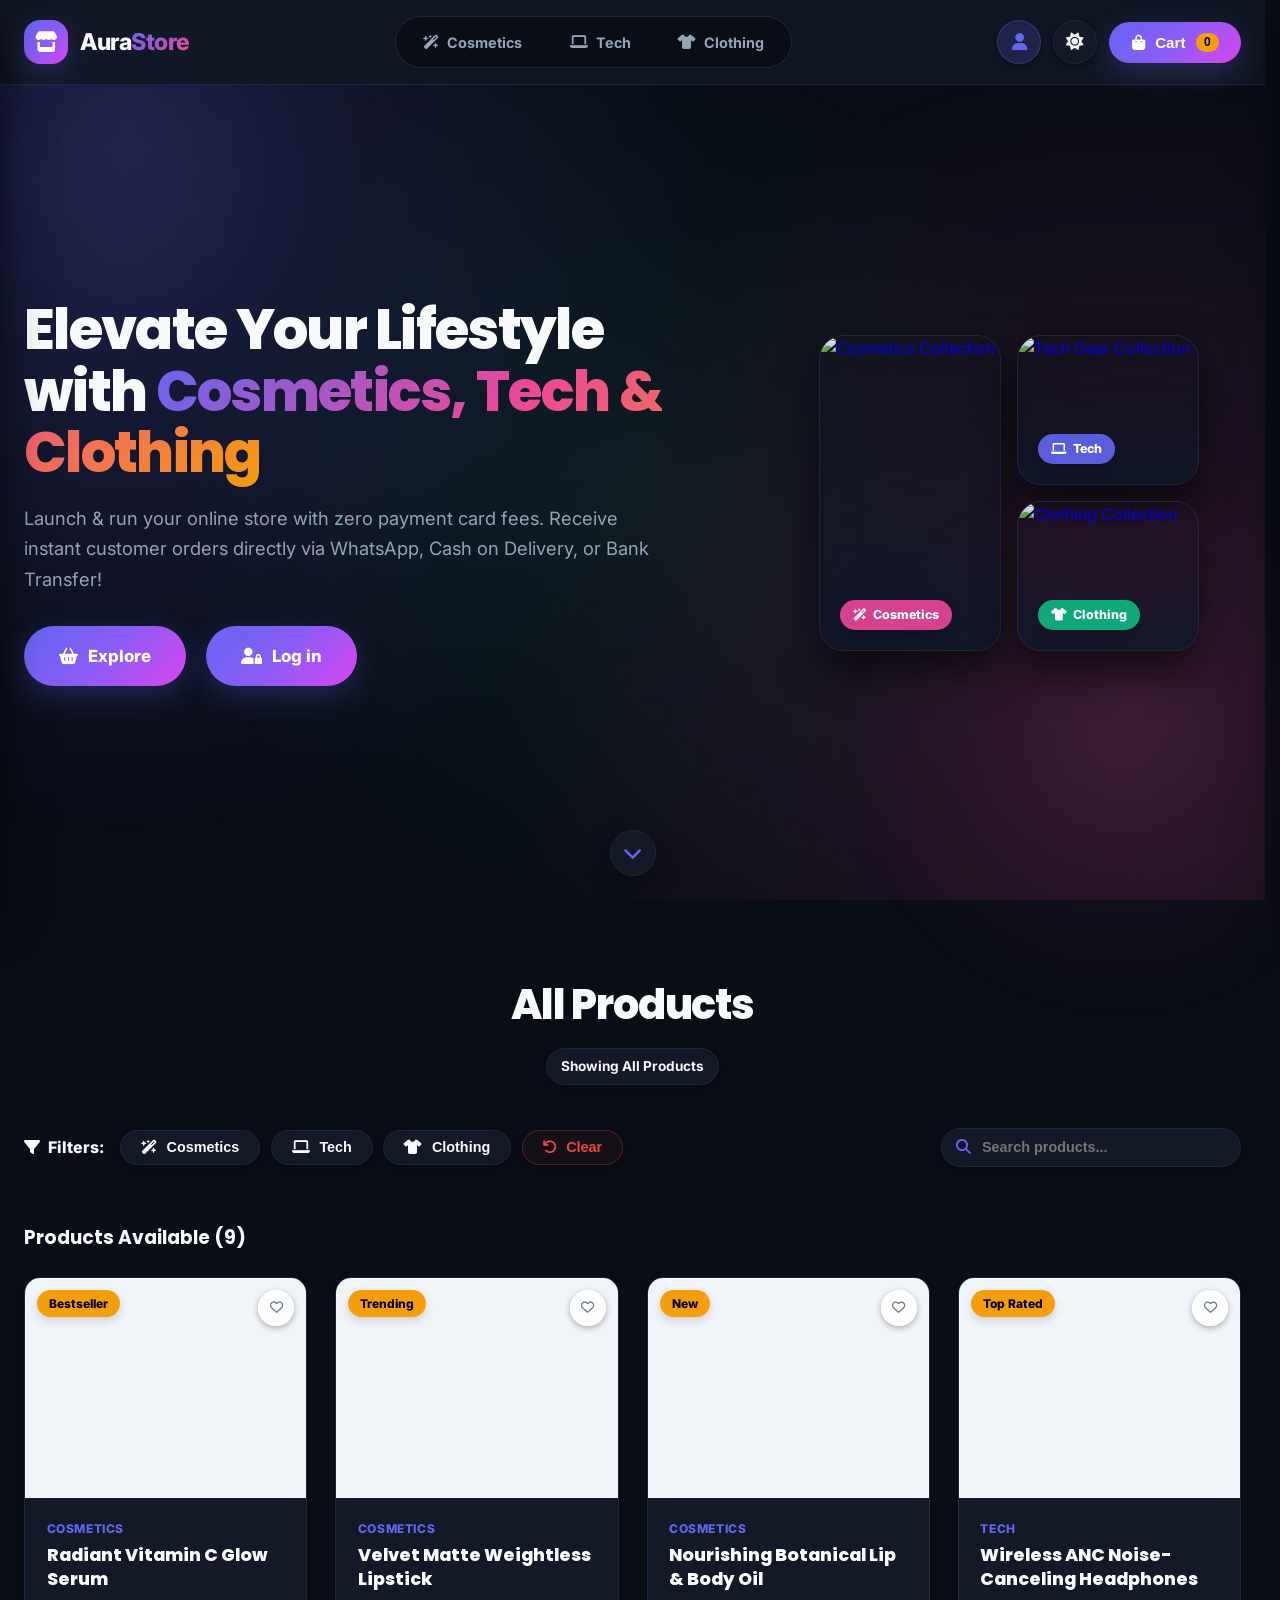
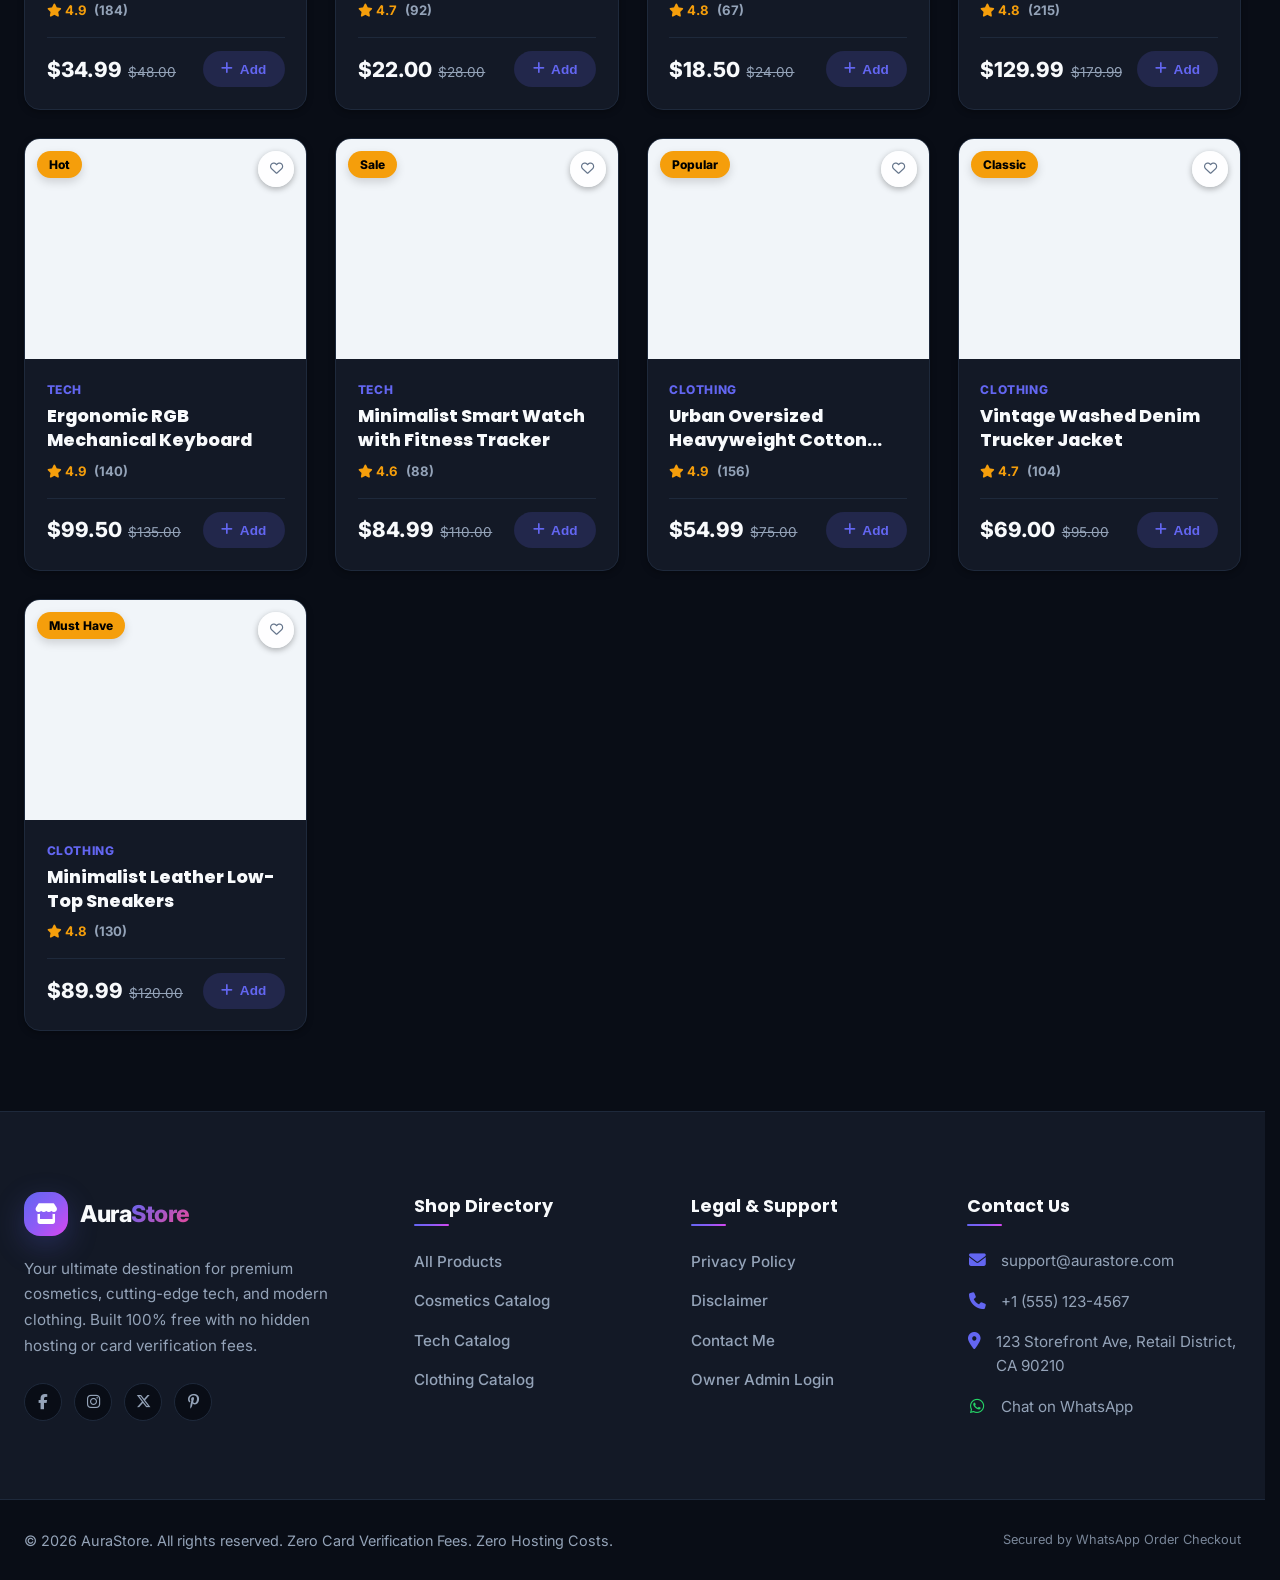
==== commit e20014f4: "n" ====
--- a/admin.html
+++ b/admin.html
@@ -259,6 +259,14 @@
       color: var(--text-muted);
     }
 
+    .table-responsive {
+      width: 100%;
+      max-width: 100%;
+      overflow-x: auto;
+      -webkit-overflow-scrolling: touch;
+      margin-bottom: 1rem;
+    }
+
     /* Product Management Table */
     .admin-table {
       width: 100%;
@@ -299,7 +307,7 @@
 
     @media (max-width: 900px) {
       .dashboard-wrapper-card {
-        grid-template-columns: 1fr;
+        grid-template-columns: minmax(0, 1fr);
         min-height: auto;
       }
       .dashboard-sidebar {
@@ -360,7 +368,7 @@
         <button id="admin-theme-toggle" class="icon-btn" title="Toggle Dark/Light Mode">
           <i class="fa-solid fa-moon"></i>
         </button>
-        <a href="index.html" class="btn btn-secondary"><i class="fa-solid fa-arrow-left"></i> Back to Storefront</a>
+        <a href="index.html" class="btn btn-secondary"><i class="fa-solid fa-arrow-left"></i> Back</a>
         <button id="admin-logout-btn" class="btn btn-primary" style="background:#ef4444; border:none;"><i class="fa-solid fa-right-from-bracket"></i> Logout</button>
       </div>
     </div>
@@ -397,10 +405,8 @@
       <!-- TAB 1: OVERVIEW -->
       <div class="admin-panel active" id="panel-overview">
         <div class="admin-card-header">
-          <h2><i class="fa-solid fa-chart-pie"></i> Store Dashboard Overview</h2>
-          <button class="btn btn-primary" onclick="switchTab('panel-add-product')">
-            <i class="fa-solid fa-plus"></i> Add New Product
-          </button>
+          <h2><i class="fa-solid fa-chart-pie"></i> Dashboard</h2>
+
         </div>
 
         <div class="stats-row">
@@ -513,7 +519,7 @@
       <!-- TAB 3: MANAGE PRODUCTS -->
       <div class="admin-panel hidden" id="panel-manage-products">
         <div class="admin-card-header">
-          <h2><i class="fa-solid fa-boxes-stacked"></i> Manage Inventory (<span id="manage-count">0</span>)</h2>
+          <h2><i class="fa-solid fa-boxes-stacked"></i>Inventory (<span id="manage-count">0</span>)</h2>
         </div>
 
         <div class="table-responsive" style="overflow-x:auto;">
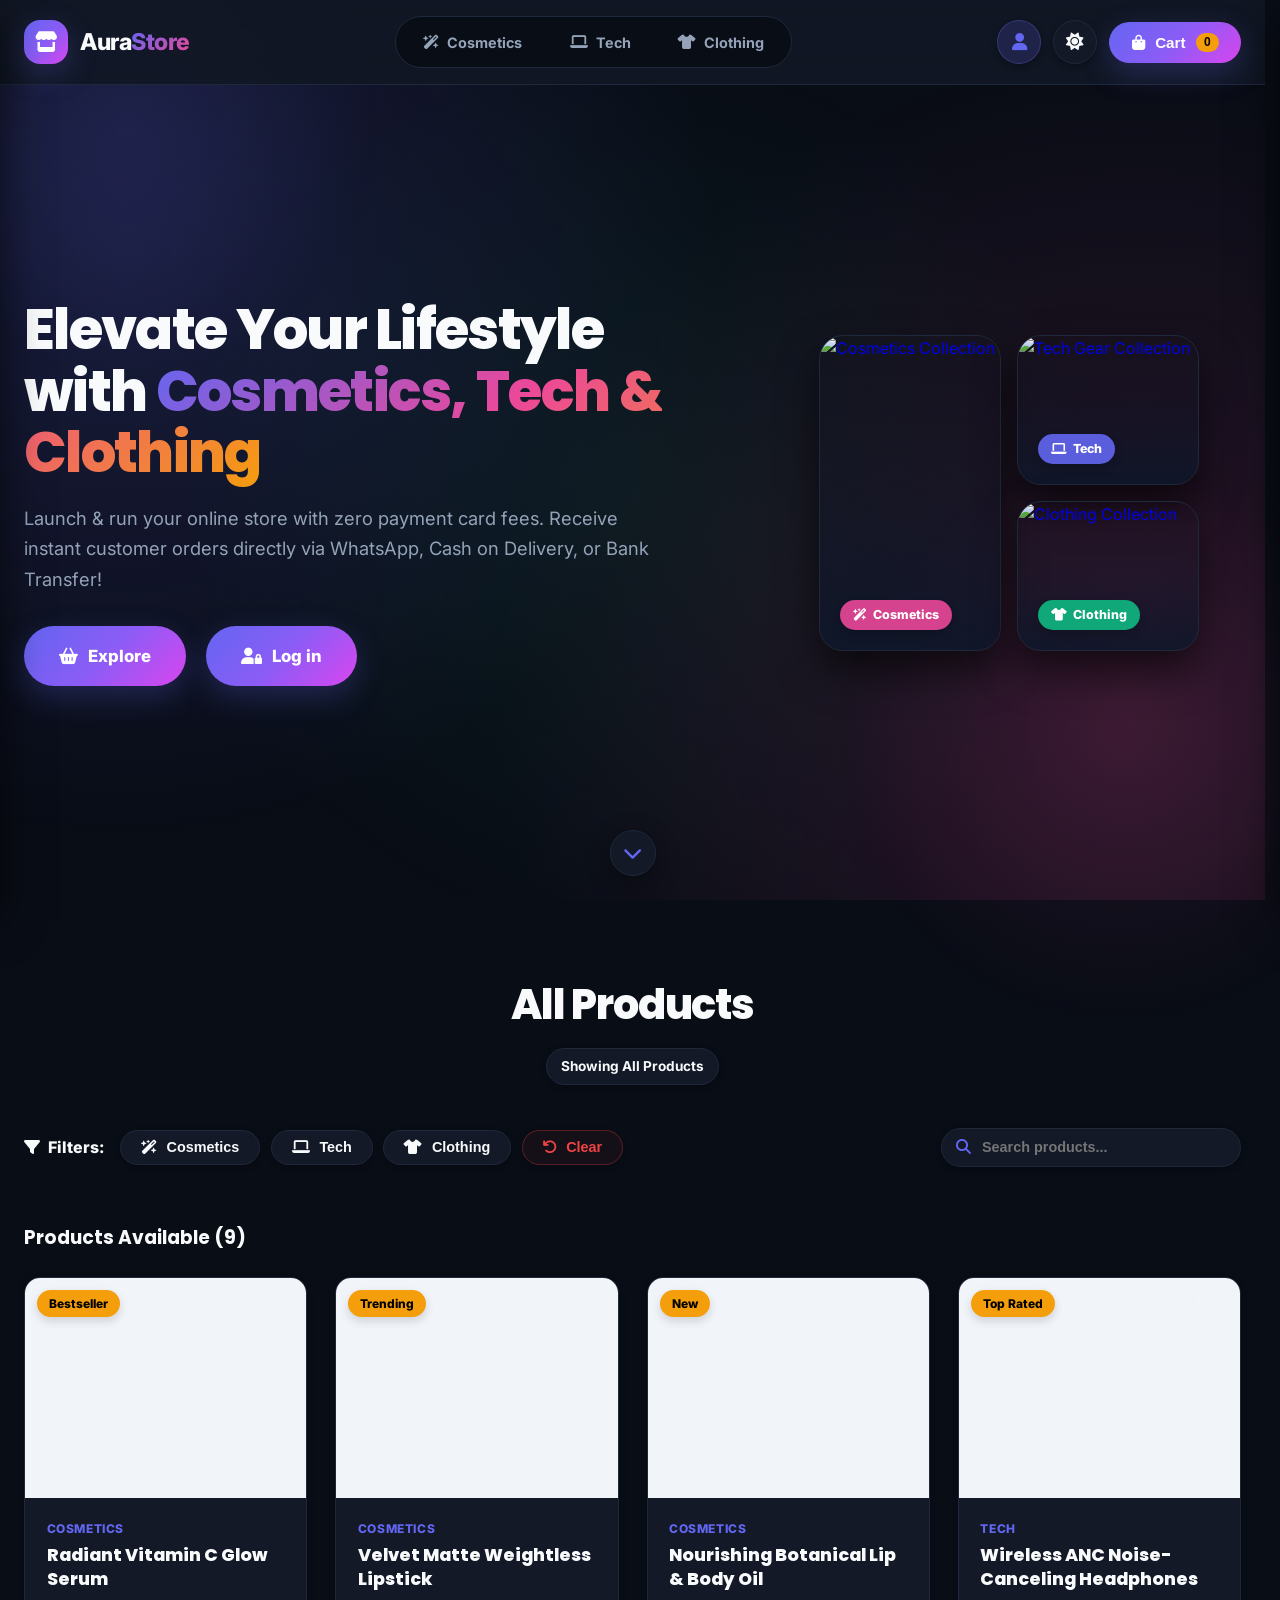
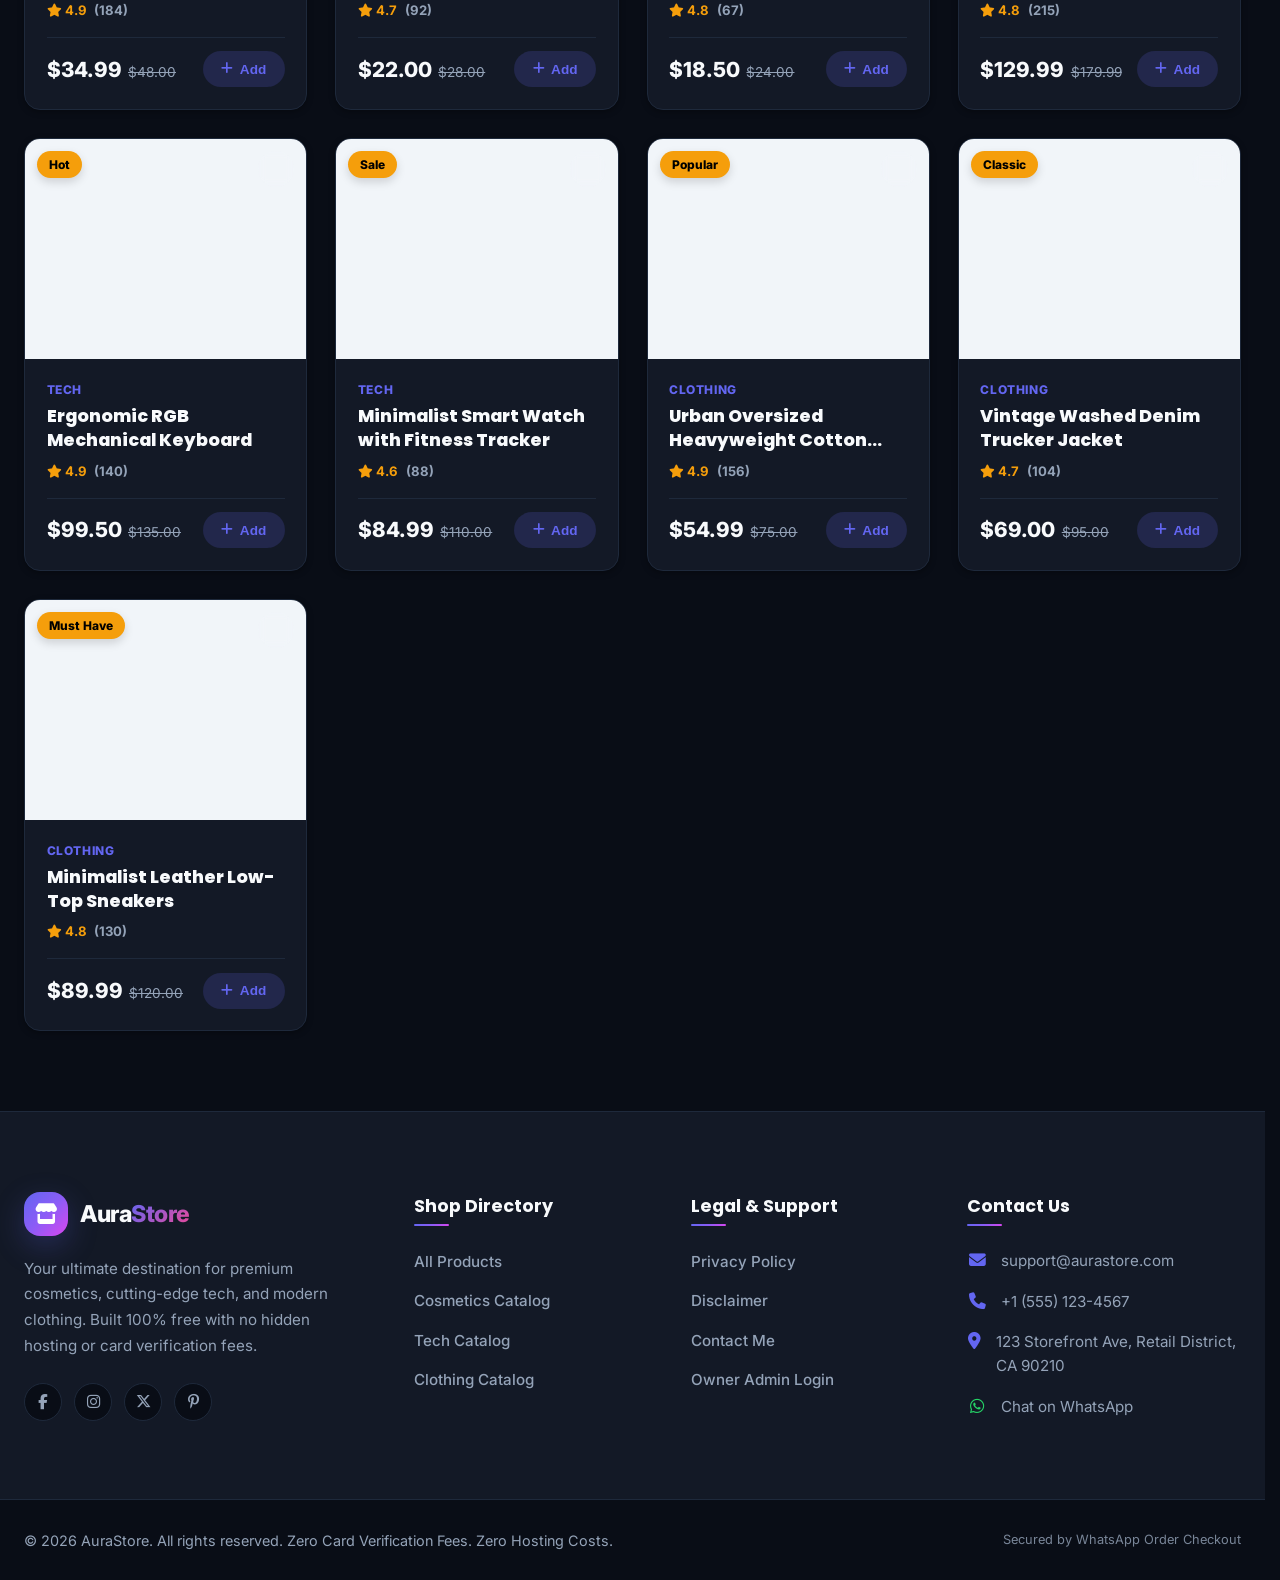
==== commit ff193381: "admin" ====
--- a/admin.html
+++ b/admin.html
@@ -564,12 +564,12 @@
             <input type="text" id="setting-currency" required value="$">
           </div>
           <div class="form-group">
-            <label for="setting-google-sheet-url">Google Sheet API URL (Web App URL) *</label>
-            <input type="url" id="setting-google-sheet-url" required placeholder="https://script.google.com/.../exec">
-          </div>
-          <div class="form-group">
-            <label for="setting-admin-email">Admin Notification Email *</label>
-            <input type="email" id="setting-admin-email" required placeholder="admin@example.com">
+            <label for="setting-google-sheet-url">Google Sheet API URL (Web App URL)</label>
+            <input type="url" id="setting-google-sheet-url" placeholder="https://script.google.com/.../exec">
+          </div>
+          <div class="form-group">
+            <label for="setting-admin-email">Admin Notification Email</label>
+            <input type="email" id="setting-admin-email" placeholder="admin@example.com">
           </div>
 
 
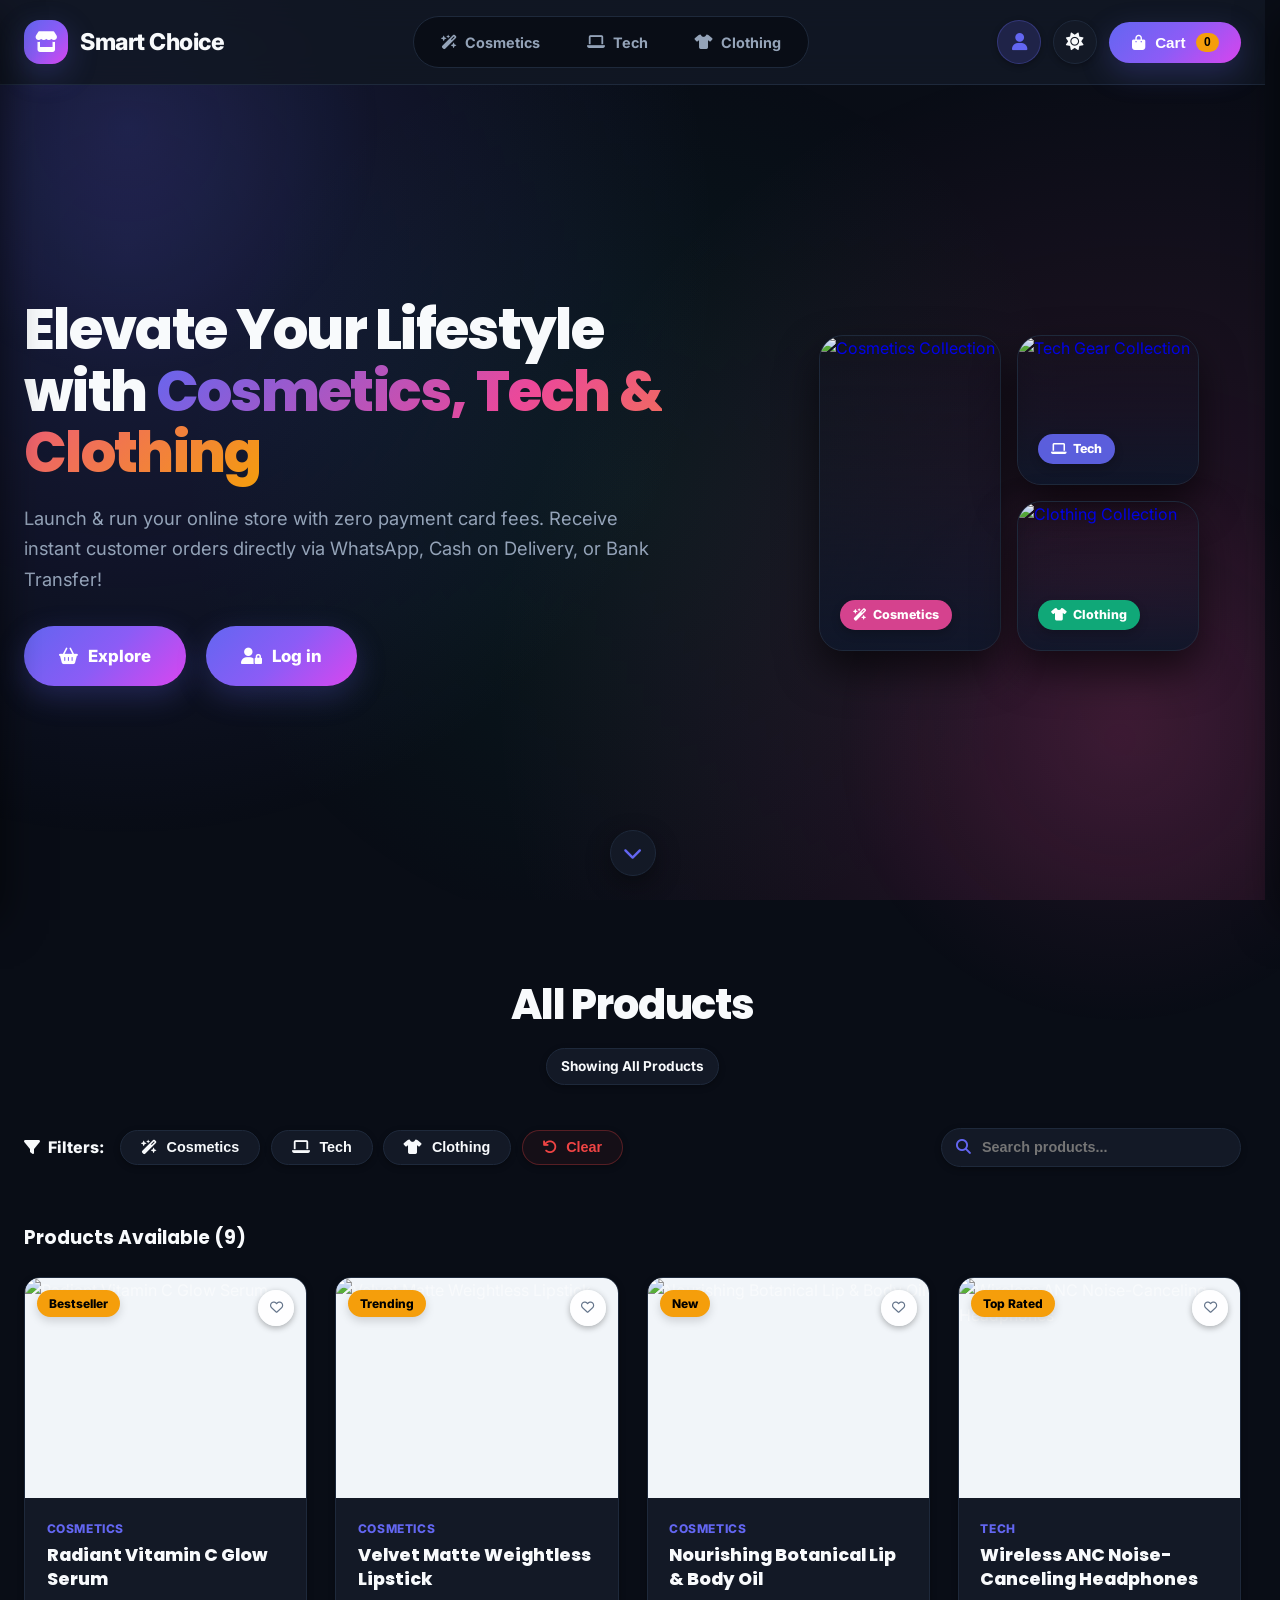
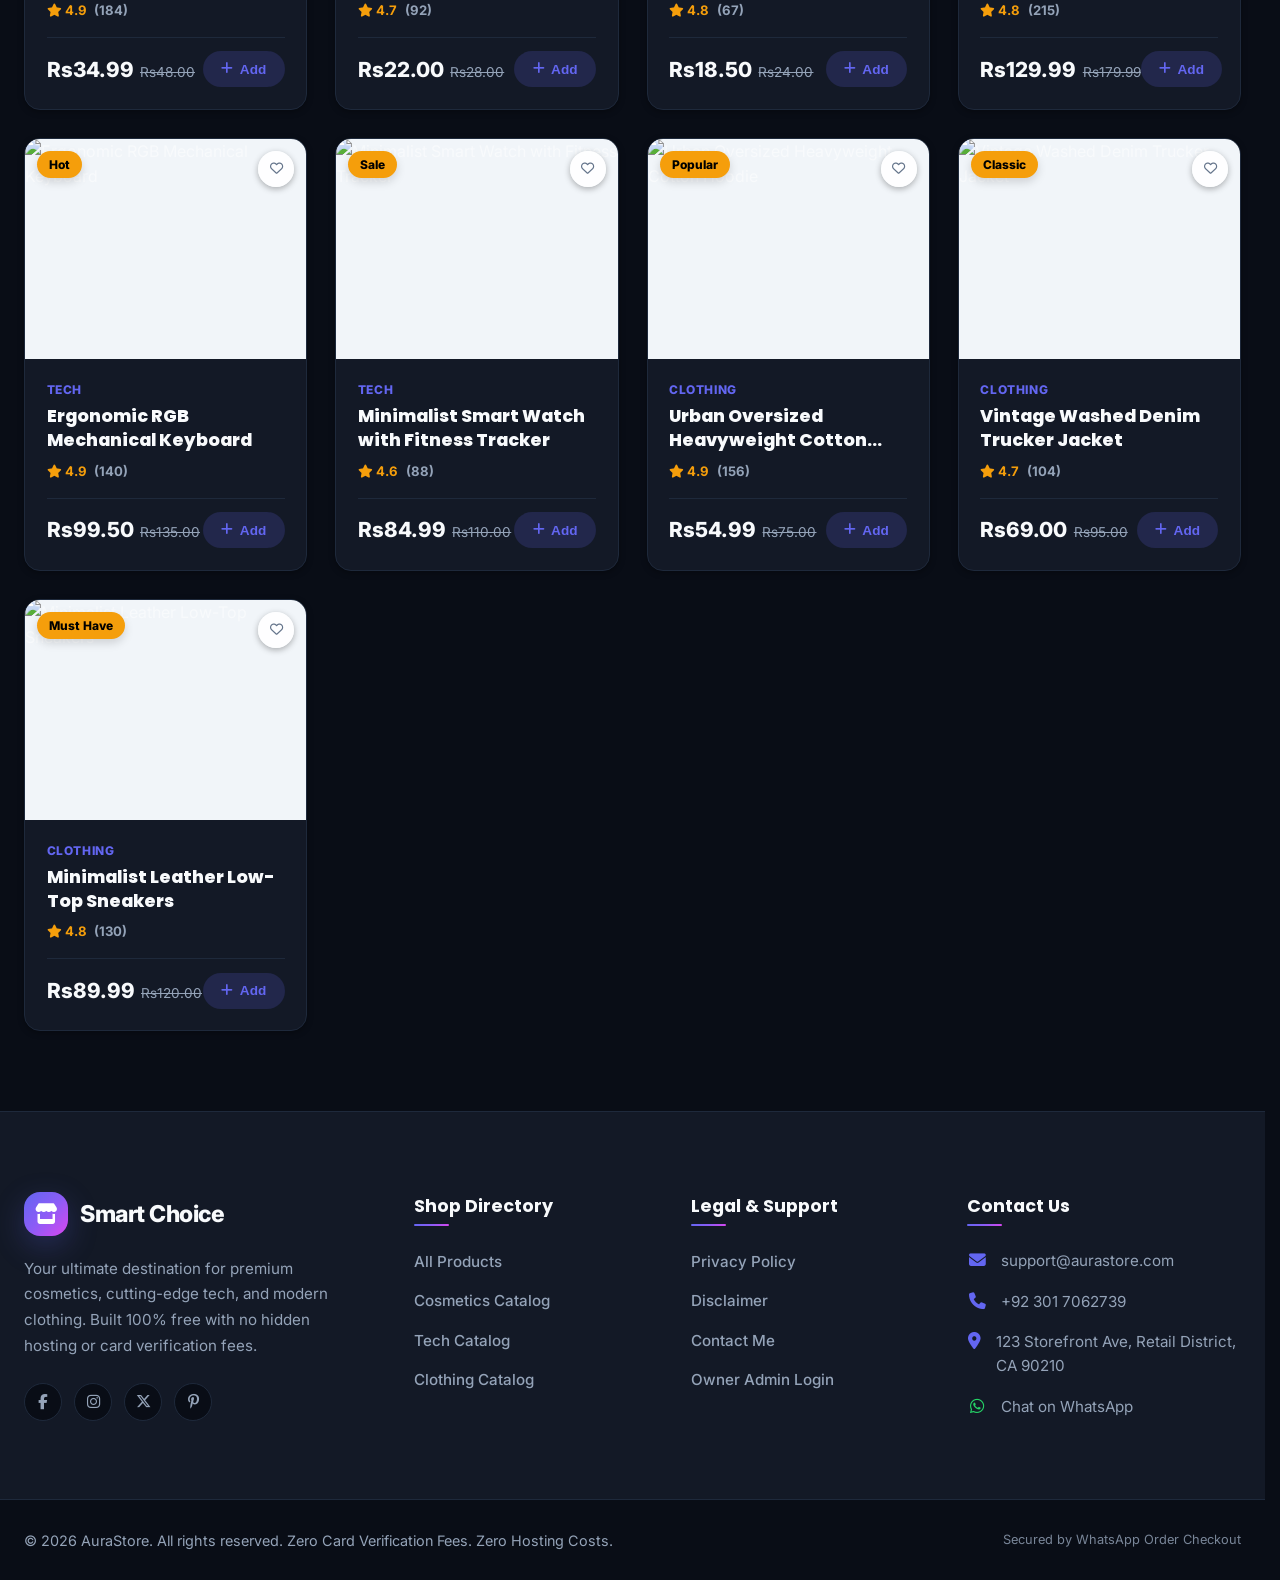
==== commit 165b858b: "kkjk" ====
--- a/admin.html
+++ b/admin.html
@@ -564,6 +564,10 @@
             <input type="text" id="setting-currency" required value="$">
           </div>
           <div class="form-group">
+            <label for="setting-delivery-charges">Default Delivery Charges</label>
+            <input type="number" id="setting-delivery-charges" required min="0" step="any" placeholder="e.g. 250">
+          </div>
+          <div class="form-group">
             <label for="setting-google-sheet-url">Google Sheet API URL (Web App URL)</label>
             <input type="url" id="setting-google-sheet-url" placeholder="https://script.google.com/.../exec">
           </div>
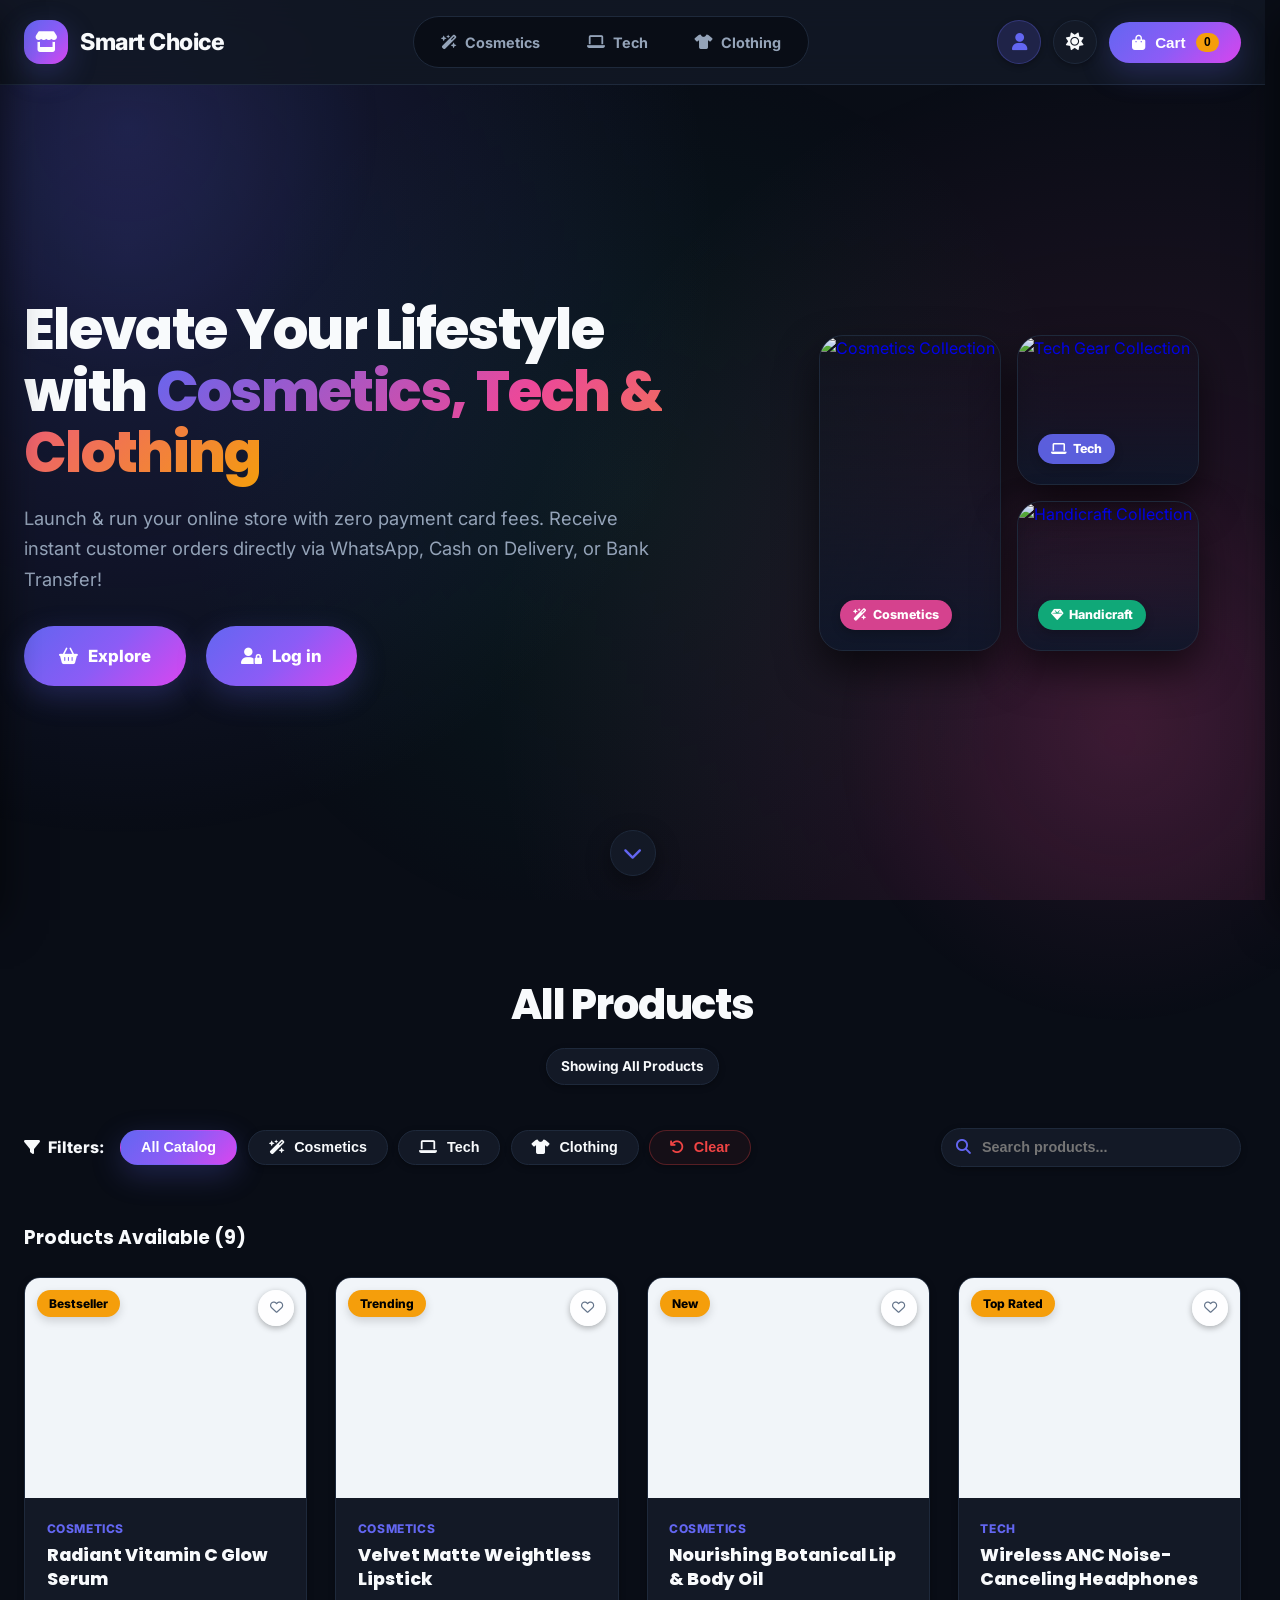
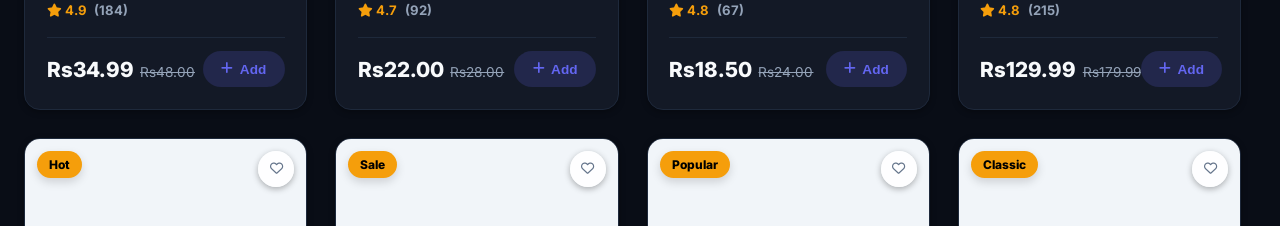
==== commit ba8ef53d: "feat: implement Node.js static server with product API and add initial product catalog data" ====
--- a/admin.html
+++ b/admin.html
@@ -468,12 +468,19 @@
             </div>
 
             <div class="form-group">
-              <label for="prod-category">Category *</label>
-              <select id="prod-category" required class="form-select">
+              <label for="prod-category-select">Category *</label>
+              <select id="prod-category-select" required class="form-select" onchange="handleCategorySelectChange()">
+                <option value="" disabled selected>Select category...</option>
                 <option value="cosmetics">💄 Cosmetics</option>
                 <option value="tech">💻 Tech</option>
-                <option value="clothing">👕 Clothing</option>
+                <option value="handicraft">💎 Handicraft</option>
+                <option value="new">+ Create New Category...</option>
               </select>
+            </div>
+
+            <div class="form-group hidden" id="custom-category-group">
+              <label for="prod-category-custom">Custom Category Name *</label>
+              <input type="text" id="prod-category-custom" placeholder="e.g. Jewelry">
             </div>
 
             <div class="form-group">
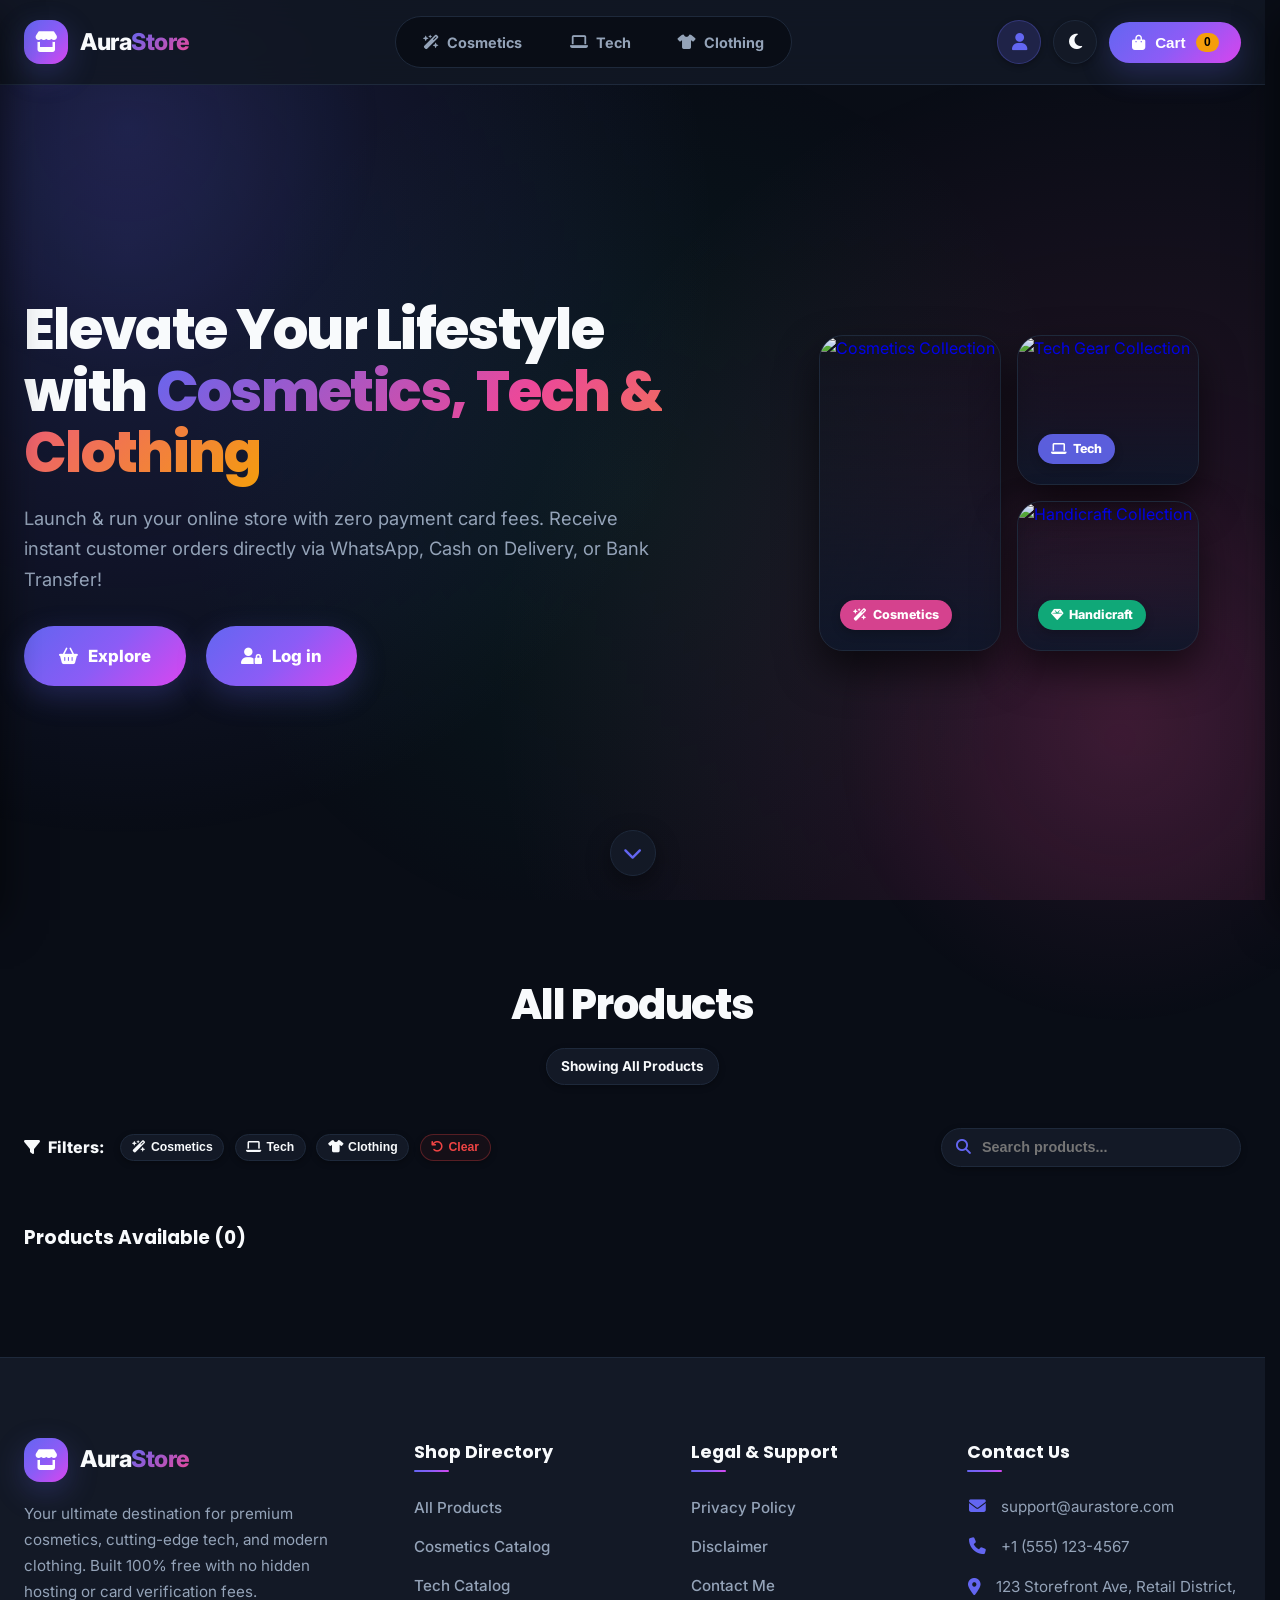
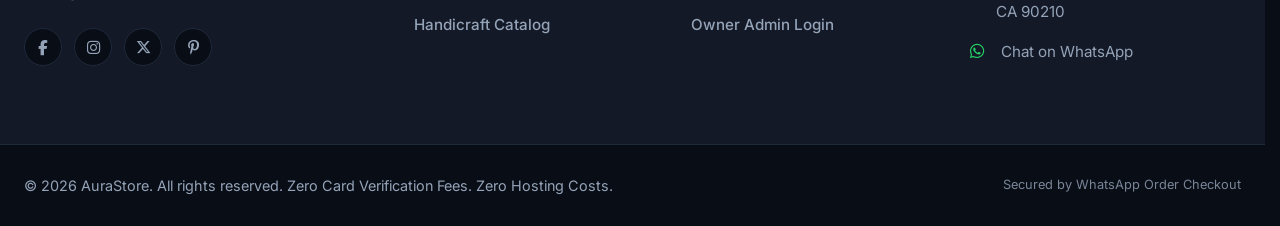
==== commit 15ffc872: "feat: integrate GitHub API to support direct product and image hosting for production deployment" ====
--- a/admin.html
+++ b/admin.html
@@ -584,6 +584,32 @@
           </div>
 
 
+          <h3 style="margin-top: 2rem; margin-bottom: 0.5rem; font-size: 1.1rem; border-bottom: 1px solid var(--border-color); padding-bottom: 0.5rem;"><i class="fa-brands fa-github"></i> GitHub Pages Sync (Production Deployment)</h3>
+          <p style="font-size: 0.8rem; color: var(--text-muted); margin-bottom: 1.1rem;">
+            Fill this in to automatically publish product uploads directly to your GitHub repository catalog when hosting on GitHub Pages. Leave empty when working locally.
+          </p>
+
+          <div class="form-group">
+            <label for="setting-github-username">GitHub Username</label>
+            <input type="text" id="setting-github-username" placeholder="e.g. SMKanzuleman">
+          </div>
+
+          <div class="form-group">
+            <label for="setting-github-repo">Repository Name</label>
+            <input type="text" id="setting-github-repo" placeholder="e.g. free-ecommerce-store">
+          </div>
+
+          <div class="form-group">
+            <label for="setting-github-token">GitHub Personal Access Token (PAT)</label>
+            <input type="password" id="setting-github-token" placeholder="ghp_xxxxxxxxxxxxxxxxxxxxxxxx">
+            <small style="color:var(--text-muted);">Stored securely in your browser's private local storage only.</small>
+          </div>
+
+          <div class="form-group">
+            <label for="setting-github-branch">Branch Name</label>
+            <input type="text" id="setting-github-branch" placeholder="e.g. main" value="main">
+          </div>
+
           <div class="form-group">
             <label for="setting-admin-pin">Admin Security PIN *</label>
             <input type="text" id="setting-admin-pin" required placeholder="Default: 1234">
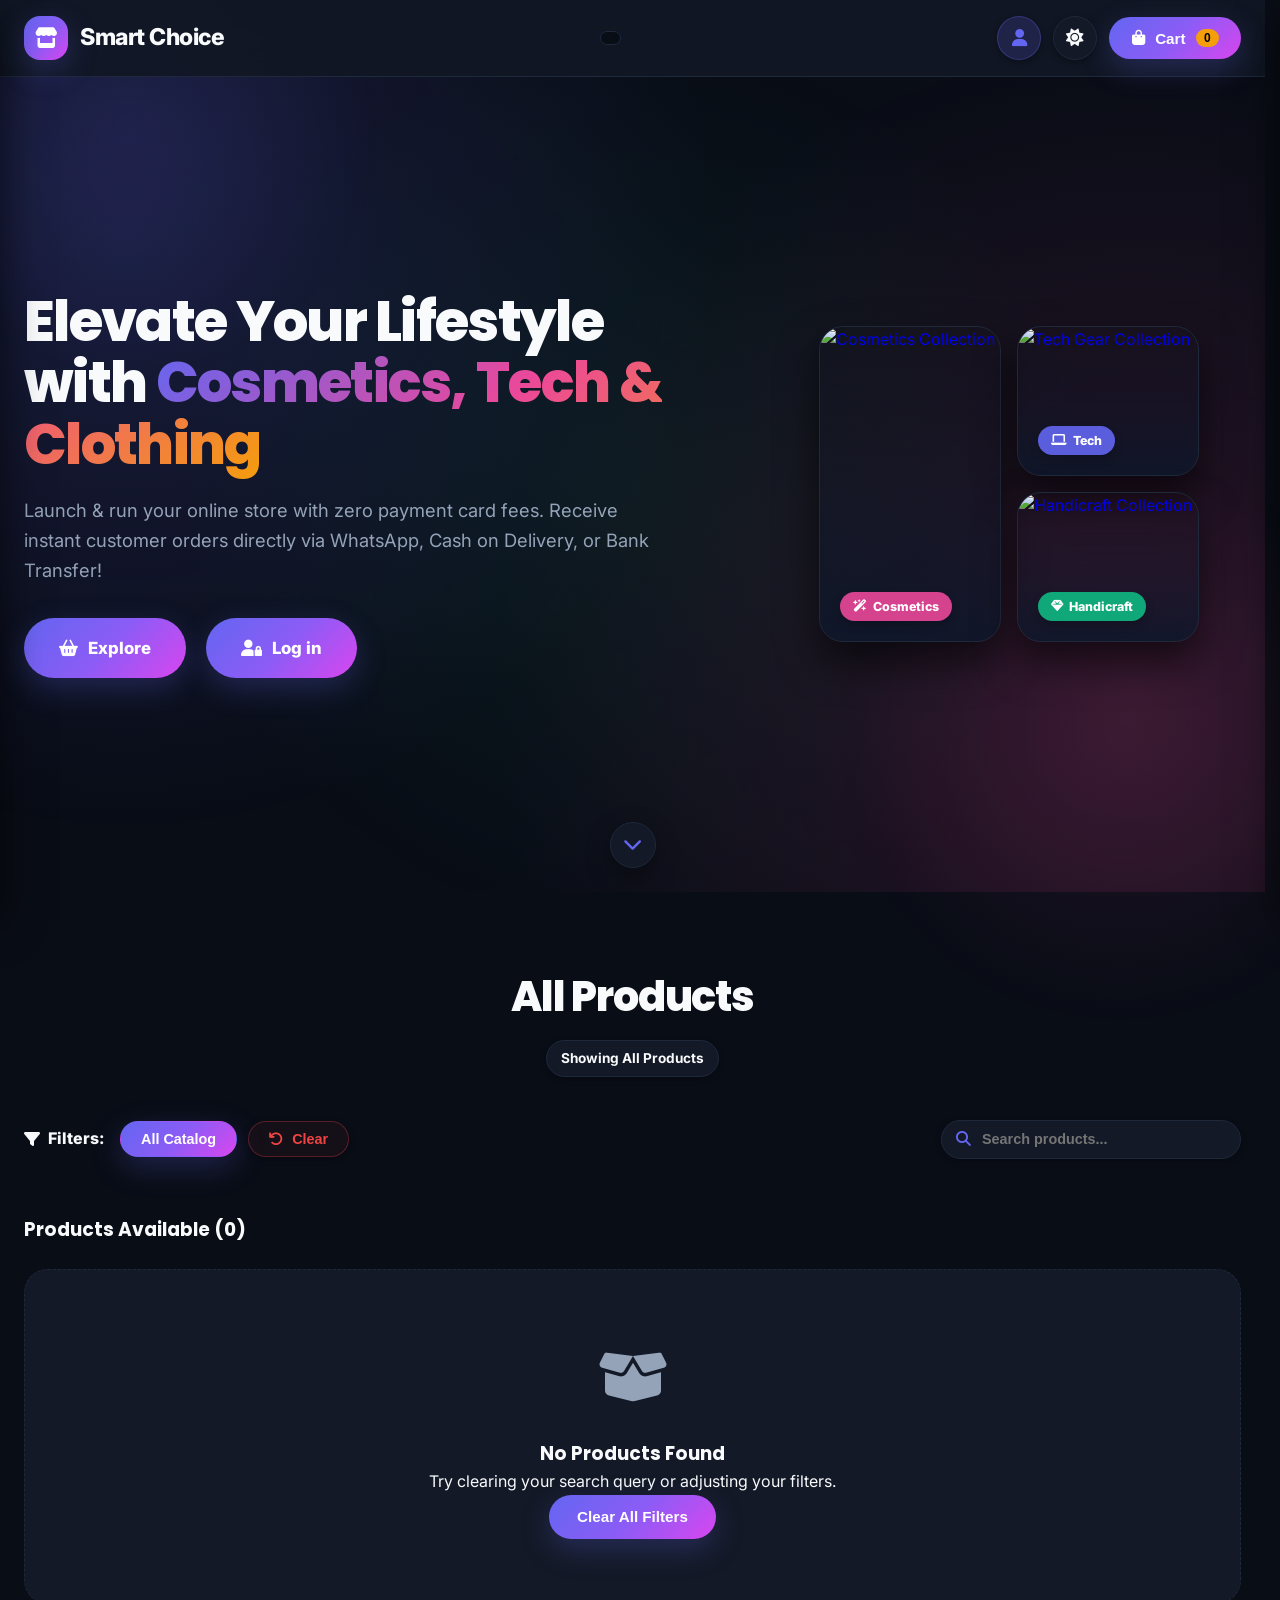
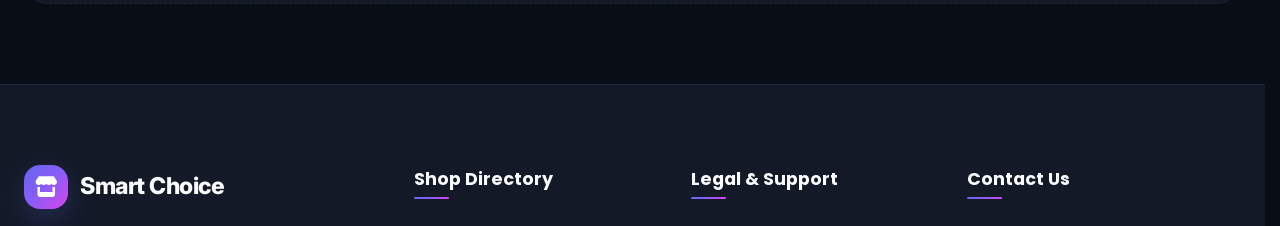
==== commit 61b209a6: "feat: replace local image upload with URL-based product image management system" ====
--- a/admin.html
+++ b/admin.html
@@ -494,16 +494,22 @@
             </div>
 
             <div class="form-group full-width">
-              <label>Product Images</label>
-              <div class="upload-zone" id="upload-zone" onclick="document.getElementById('prod-images').click()">
-                <div class="upload-zone-inner">
-                  <i class="fa-solid fa-cloud-arrow-up upload-zone-icon"></i>
-                  <p class="upload-zone-title">Click to upload images</p>
-                  <p class="upload-zone-sub">PNG, JPG, WEBP — up to 5MB each · Multiple allowed</p>
-                </div>
-                <input type="file" id="prod-images" accept="image/*" multiple style="display:none;">
+              <label>Product Image URLs *</label>
+              <p style="font-size: 0.8rem; color: var(--text-muted); margin-bottom: 0.5rem;">
+                Add one or more image URLs (e.g. from Google Drive, Unsplash, or direct image links).
+              </p>
+              
+              <div style="display: flex; gap: 0.5rem;">
+                <input type="url" id="prod-image-url-input" placeholder="e.g. https://images.unsplash.com/... or Google Drive direct link" style="flex: 1;">
+                <button type="button" class="btn btn-secondary" onclick="addUrlToList()" style="white-space: nowrap;">
+                  <i class="fa-solid fa-plus"></i> Add URL
+                </button>
               </div>
-              <div id="prod-images-preview" style="display:flex;gap:0.6rem;flex-wrap:wrap;margin-top:0.75rem;"></div>
+
+              <!-- List of added URLs -->
+              <div id="added-urls-list" style="margin-top: 0.75rem; display: flex; flex-direction: column; gap: 0.4rem;">
+                <span style="font-size: 0.8rem; color: var(--text-muted); font-style: italic;">No image URLs added yet.</span>
+              </div>
             </div>
 
             <div class="form-group full-width">
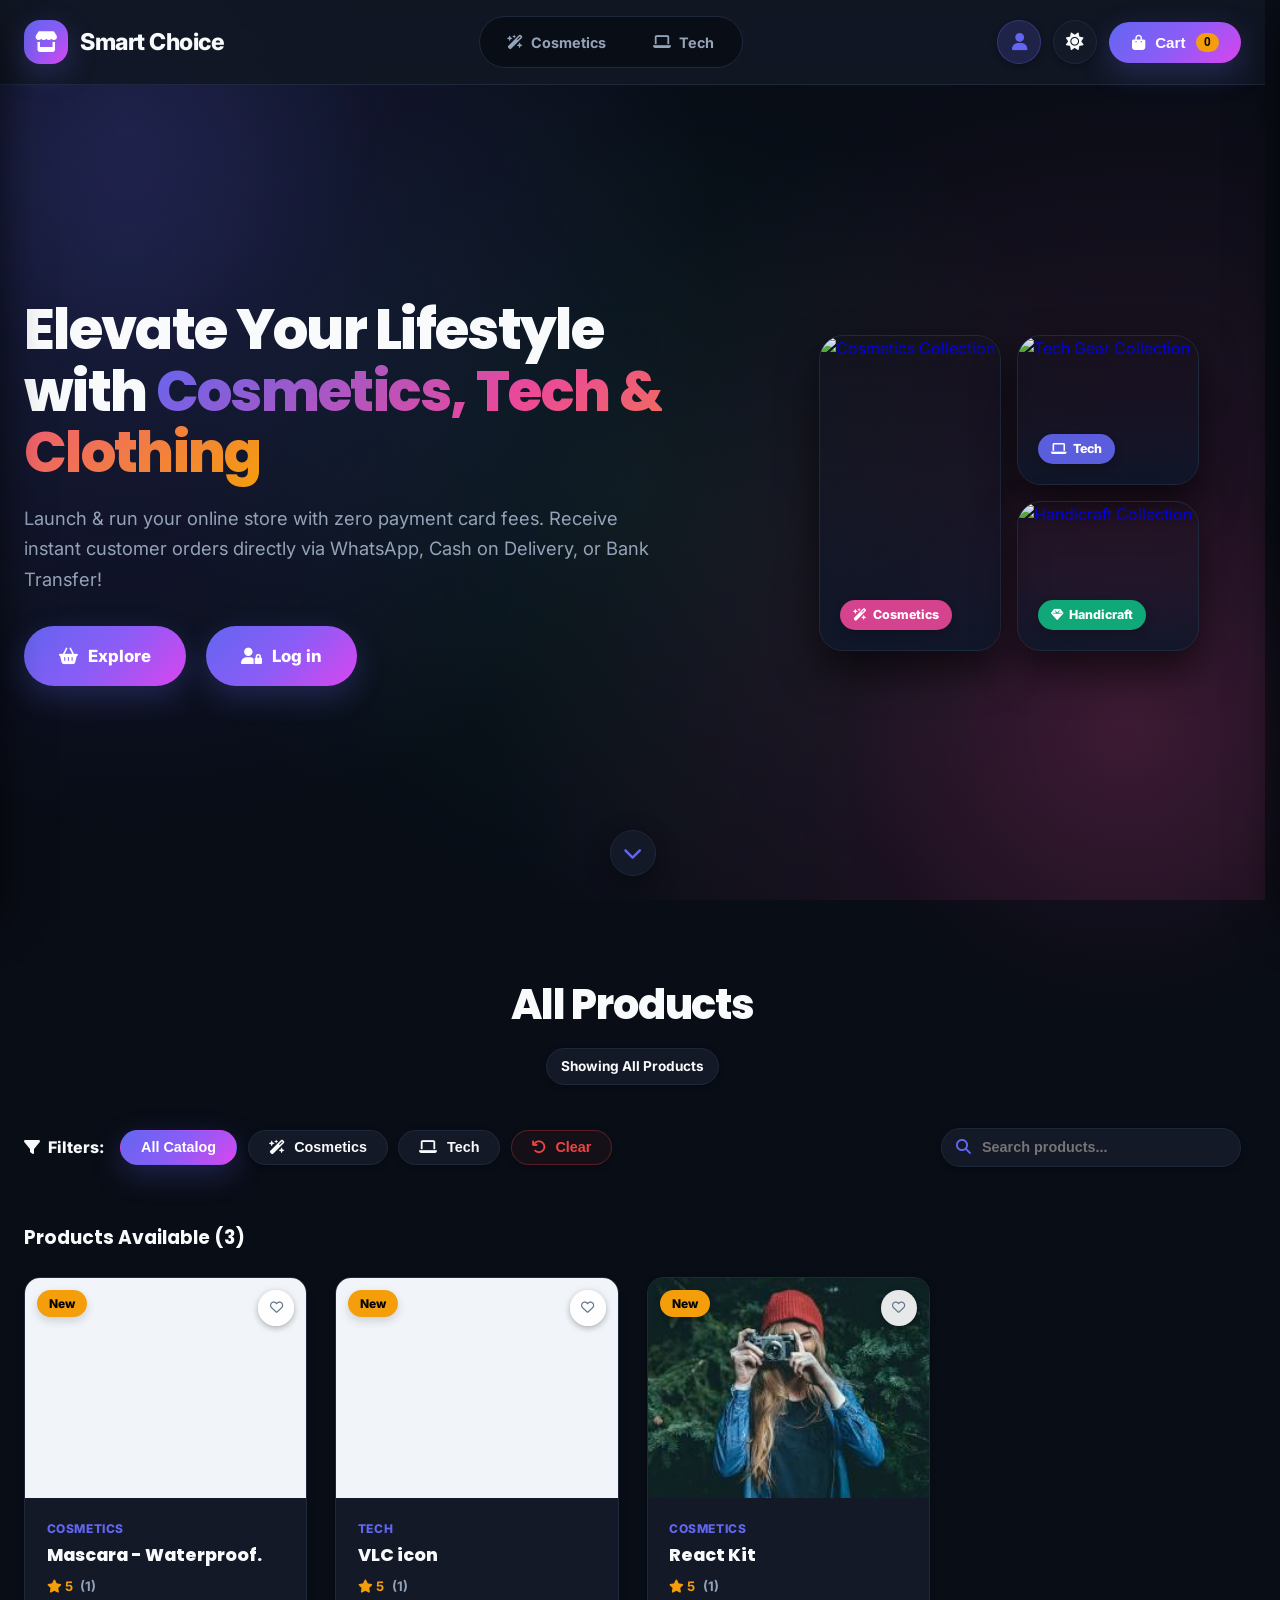
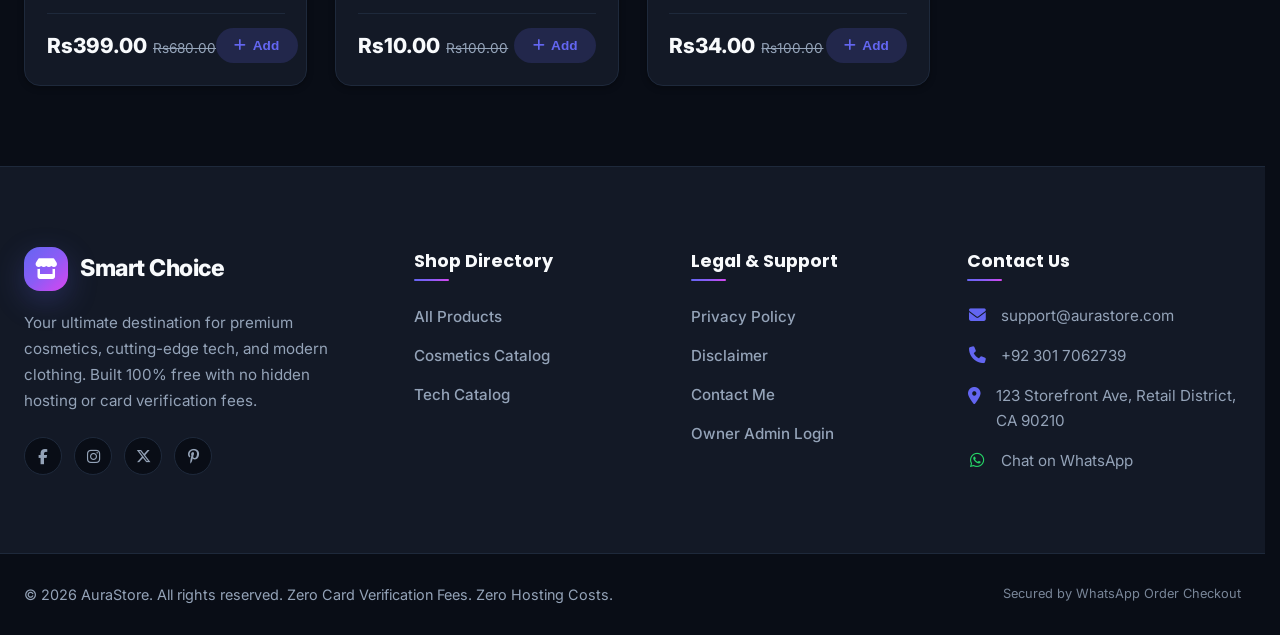
==== commit ee781e31: "feat: implement server-side store settings persistence with GitHub sync support and status UI" ====
--- a/admin.html
+++ b/admin.html
@@ -305,6 +305,34 @@
       text-transform: capitalize;
     }
 
+    .sync-badge {
+      display: inline-flex;
+      align-items: center;
+      gap: 0.35rem;
+      font-size: 0.75rem;
+      font-weight: 700;
+      padding: 0.2rem 0.6rem;
+      border-radius: var(--radius-full);
+      background: rgba(255, 255, 255, 0.05);
+      color: var(--text-muted);
+      border: 1px solid var(--border-color);
+    }
+    .sync-badge.git-active {
+      background: rgba(34, 197, 94, 0.15);
+      color: #22c55e;
+      border-color: rgba(34, 197, 94, 0.2);
+    }
+    .sync-badge.local-active {
+      background: rgba(245, 158, 11, 0.15);
+      color: #f59e0b;
+      border-color: rgba(245, 158, 11, 0.2);
+    }
+    .sync-badge.storage-active {
+      background: rgba(239, 68, 68, 0.15);
+      color: #ef4444;
+      border-color: rgba(239, 68, 68, 0.2);
+    }
+
     @media (max-width: 900px) {
       .dashboard-wrapper-card {
         grid-template-columns: minmax(0, 1fr);
@@ -362,6 +390,7 @@
           <span class="logo-text" id="admin-store-name">Aura<span>Store</span></span>
         </a>
         <span class="admin-badge"><i class="fa-solid fa-shield-halved"></i> Owner Dashboard</span>
+        <span id="sync-status-badge" class="sync-badge"><i class="fa-solid fa-circle-notch fa-spin"></i> Checking sync...</span>
       </div>
 
       <div style="display:flex; align-items:center; gap:1rem;">
